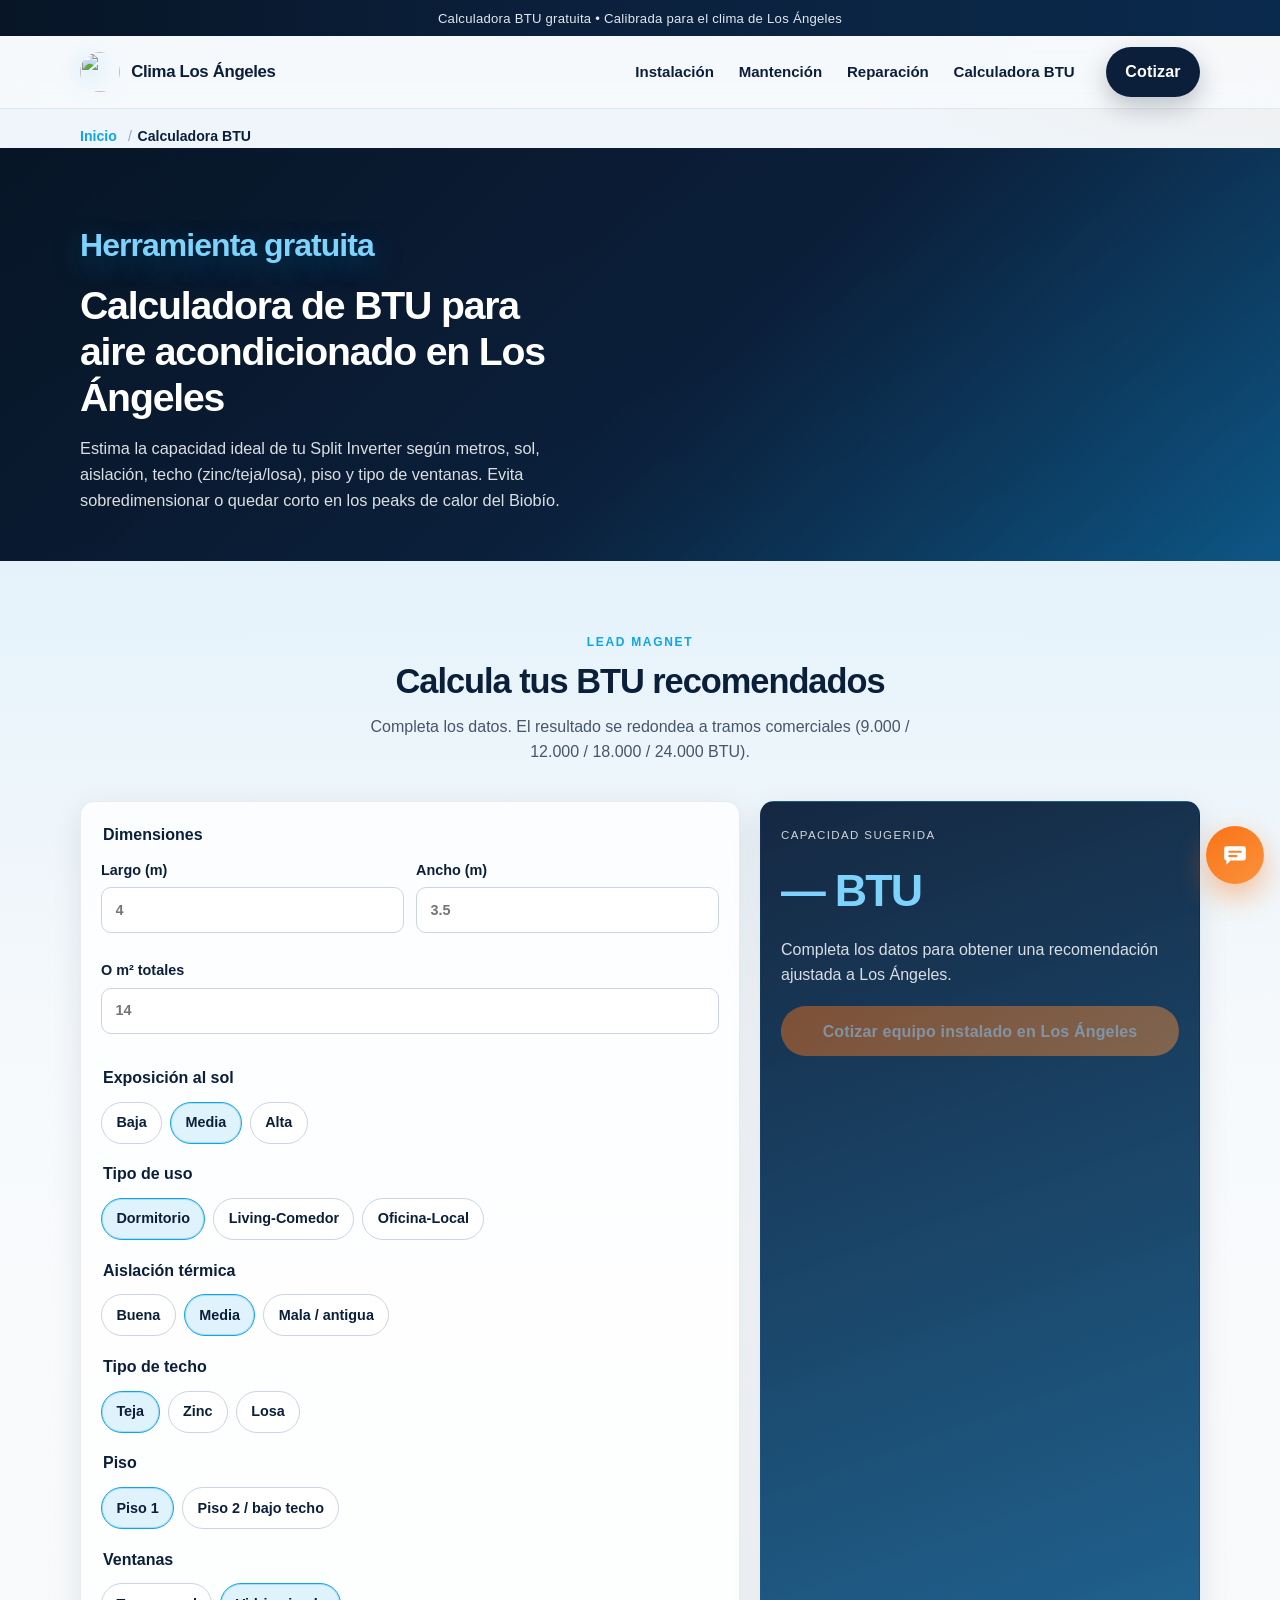
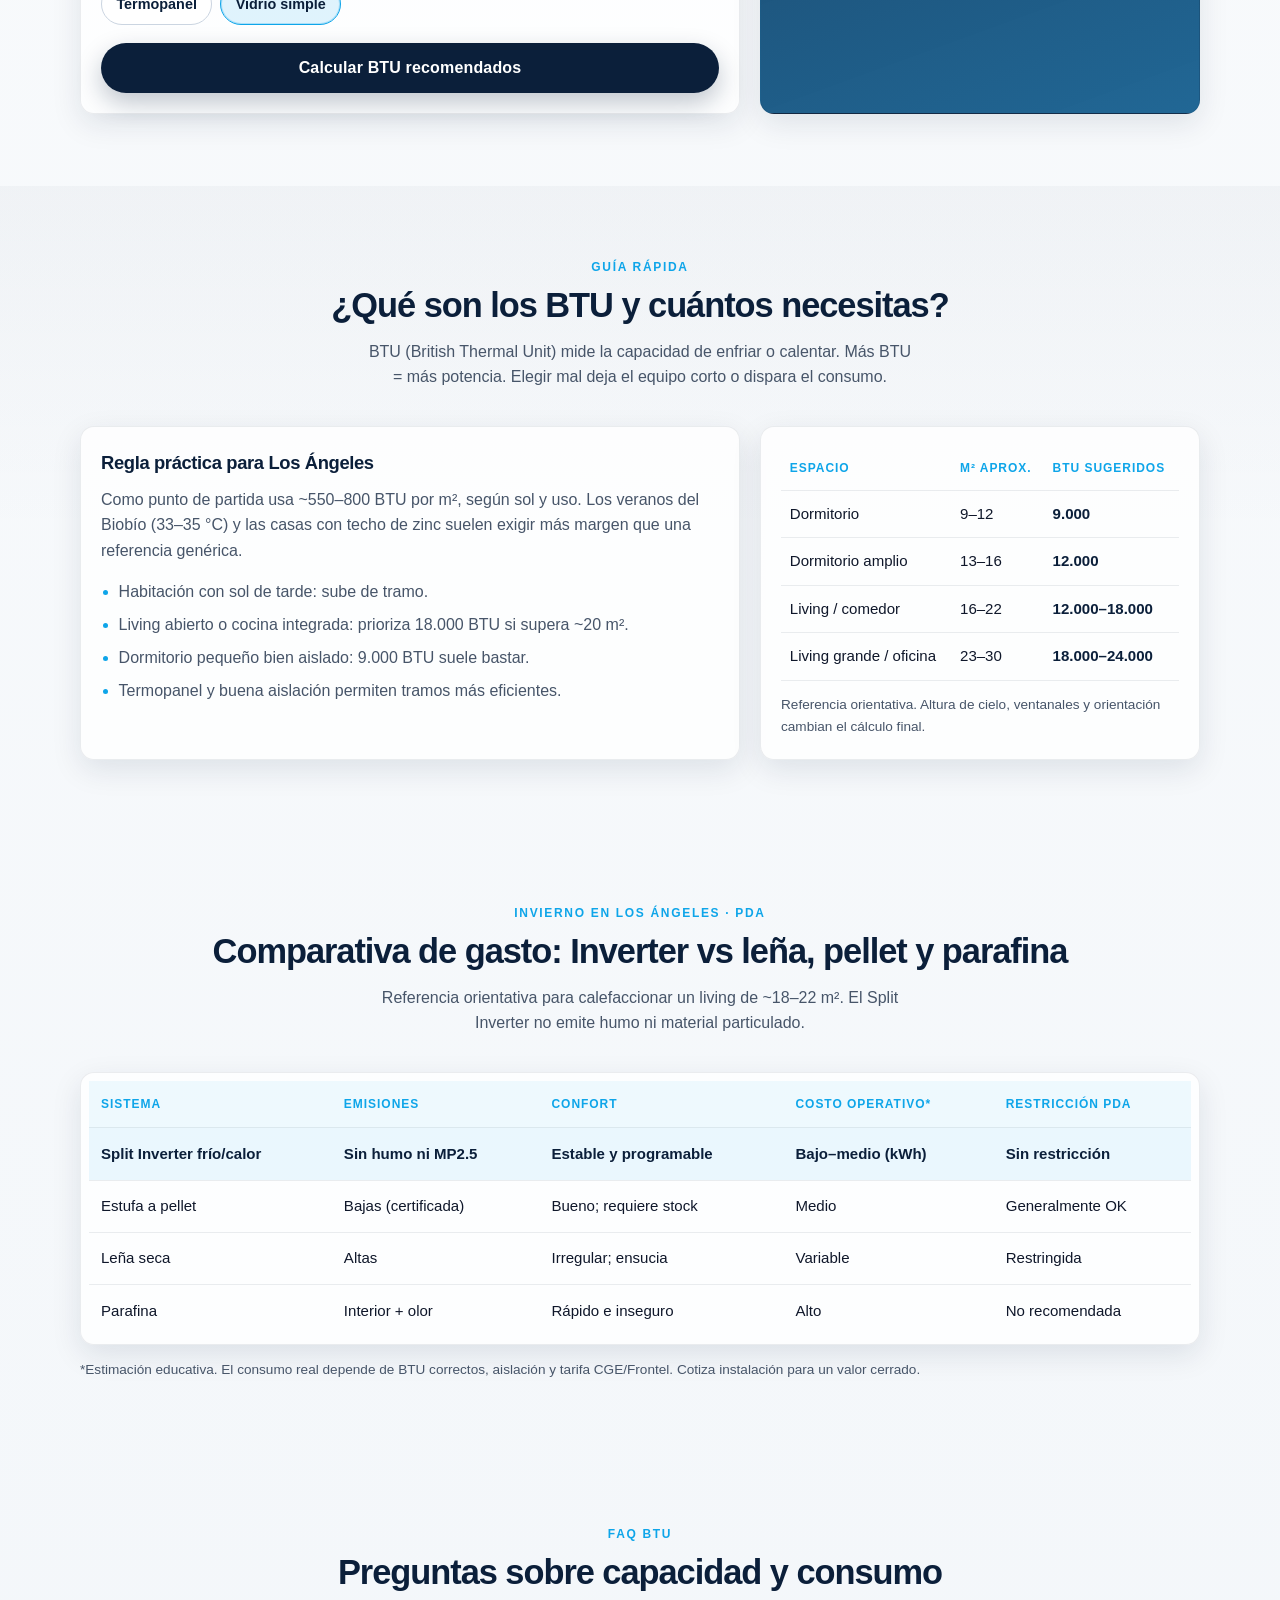
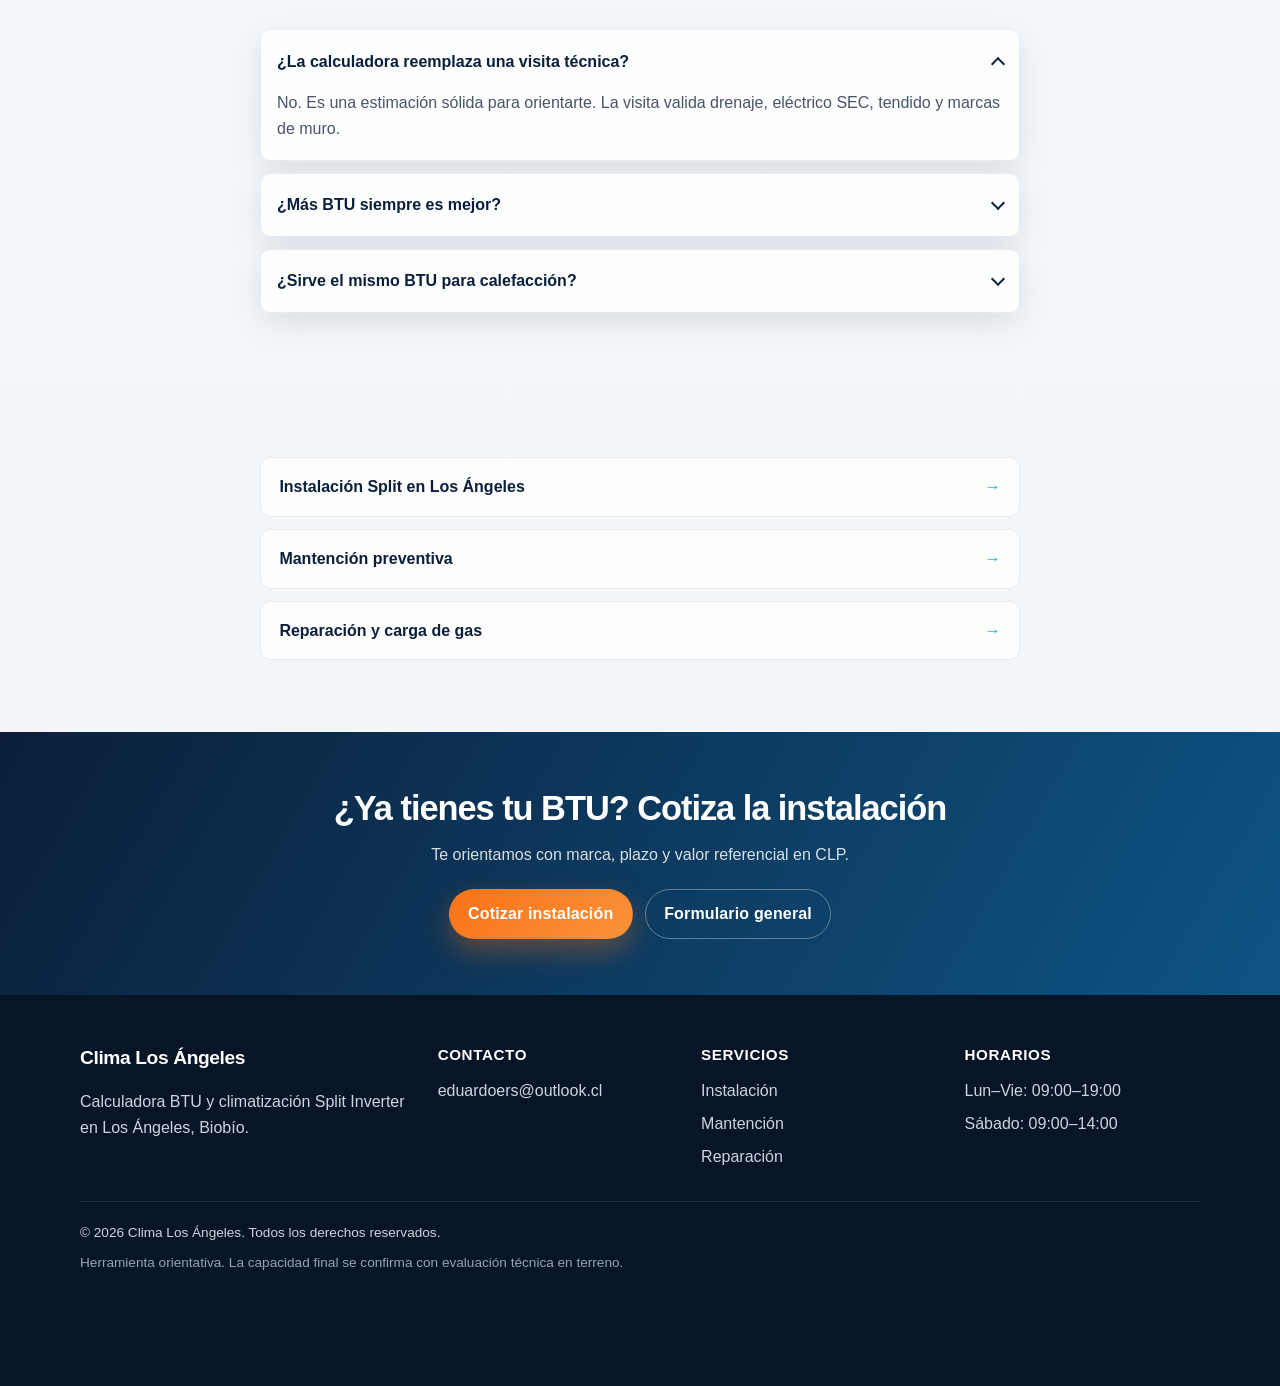
==== calculadora-btu-aire-acondicionado/index.html @ 4e4aa2cf "Add Hub & Spoke SEO architecture and route leads to eduardoers@outlook.cl. Split services into dedic" ====
<!DOCTYPE html>
<html lang="es-CL">
<head>
  <meta charset="UTF-8">
  <meta name="viewport" content="width=device-width, initial-scale=1.0">
  <title>Calculadora BTU Aire Acondicionado Chile | Los Ángeles</title>
  <meta name="description" content="Calculadora de BTU para aire acondicionado en Los Ángeles y Chile. Ajusta m², sol, aislación, techo zinc/teja y ventanas. Compara Inverter vs leña y pellet.">
  <meta name="robots" content="index, follow, max-image-preview:large, max-snippet:-1">
  <link rel="canonical" href="https://climatizacionlosangeles.cl/calculadora-btu-aire-acondicionado/">

  <meta property="og:type" content="website">
  <meta property="og:locale" content="es_CL">
  <meta property="og:url" content="https://climatizacionlosangeles.cl/calculadora-btu-aire-acondicionado/">
  <meta property="og:title" content="Calculadora BTU Aire Acondicionado Chile | Los Ángeles">
  <meta property="og:description" content="Estima cuántos BTU necesitas según m², sol, aislación y techo. Ajustada al clima de Los Ángeles, Biobío.">
  <meta property="og:site_name" content="Clima Los Ángeles">
  <meta property="og:image" content="https://climatizacionlosangeles.cl/img/og-clima-los-angeles.svg">
  <meta name="twitter:card" content="summary_large_image">

  <meta name="geo.region" content="CL-BI">
  <meta name="geo.placename" content="Los Ángeles">
  <meta name="theme-color" content="#0B1F3A">
  <link rel="icon" href="../img/favicon.svg" type="image/svg+xml">
  <link rel="preload" href="../css/styles.css" as="style">
  <link rel="stylesheet" href="../css/styles.css">

  <script type="application/ld+json">
  {
    "@context": "https://schema.org",
    "@graph": [
      {
        "@type": "WebApplication",
        "@id": "https://climatizacionlosangeles.cl/calculadora-btu-aire-acondicionado/#app",
        "name": "Calculadora BTU Aire Acondicionado — Los Ángeles",
        "url": "https://climatizacionlosangeles.cl/calculadora-btu-aire-acondicionado/",
        "applicationCategory": "UtilitiesApplication",
        "operatingSystem": "Web",
        "browserRequirements": "Requires JavaScript",
        "inLanguage": "es-CL",
        "description": "Herramienta gratuita para estimar la capacidad en BTU de un aire acondicionado Split según metros cuadrados, exposición solar, aislación, tipo de techo, piso y ventanas, calibrada para el clima de Los Ángeles, Chile.",
        "offers": {
          "@type": "Offer",
          "price": "0",
          "priceCurrency": "CLP"
        },
        "provider": {
          "@type": "HVACBusiness",
          "@id": "https://climatizacionlosangeles.cl/#business",
          "name": "Clima Los Ángeles",
          "url": "https://climatizacionlosangeles.cl/"
        }
      },
      {
        "@type": "HowTo",
        "name": "Cómo calcular los BTU de tu aire acondicionado",
        "description": "Pasos para estimar la capacidad ideal de un Split Inverter en Los Ángeles.",
        "step": [
          { "@type": "HowToStep", "name": "Mide el espacio", "text": "Ingresa largo y ancho, o los m² totales del dormitorio, living u oficina." },
          { "@type": "HowToStep", "name": "Ajusta exposición al sol", "text": "Elige baja, media o alta según orientación y ventanales. En Los Ángeles los veranos superan 33–35 °C." },
          { "@type": "HowToStep", "name": "Define aislación y techo", "text": "Techo de zinc, mala aislación o vidrio simple aumentan la carga térmica." },
          { "@type": "HowToStep", "name": "Obtén el tramo comercial", "text": "La calculadora redondea a 9.000, 12.000, 18.000 o 24.000 BTU y te permite cotizar instalación." }
        ]
      },
      {
        "@type": "BreadcrumbList",
        "itemListElement": [
          { "@type": "ListItem", "position": 1, "name": "Inicio", "item": "https://climatizacionlosangeles.cl/" },
          { "@type": "ListItem", "position": 2, "name": "Calculadora BTU", "item": "https://climatizacionlosangeles.cl/calculadora-btu-aire-acondicionado/" }
        ]
      },
      {
        "@type": "FAQPage",
        "mainEntity": [
          {
            "@type": "Question",
            "name": "¿Cuántos BTU necesito por m² en Chile?",
            "acceptedAnswer": {
              "@type": "Answer",
              "text": "Como regla práctica en Los Ángeles usa ~550–800 BTU por m² según sol y uso. Casas con techo de zinc o ventanales simples suelen necesitar más margen que una referencia genérica de internet."
            }
          },
          {
            "@type": "Question",
            "name": "¿9.000 BTU alcanzan para un dormitorio?",
            "acceptedAnswer": {
              "@type": "Answer",
              "text": "Sí, para dormitorios de 9 a 12 m² bien aislados. Si hay sol de tarde fuerte o techo de zinc, evalúa 12.000 BTU."
            }
          },
          {
            "@type": "Question",
            "name": "¿El mismo equipo sirve para calefacción en invierno?",
            "acceptedAnswer": {
              "@type": "Answer",
              "text": "Un Split Inverter frío/calor bien dimensionado calefacciona sin humo, alternativa limpia frente a la leña bajo el PDA de Los Ángeles."
            }
          }
        ]
      }
    ]
  }
  </script>
</head>
<body>
  <a class="skip-link" href="#contenido">Saltar al contenido</a>

  <div class="topbar" role="region" aria-label="Aviso de atención">
    <p>Calculadora BTU gratuita • Calibrada para el clima de Los Ángeles</p>
  </div>

  <header class="site-header">
    <div class="nav-wrap">
      <a class="brand" href="/" aria-label="Clima Los Ángeles - Inicio">
        <img class="brand-mark" src="../img/logo.svg" width="40" height="40" alt="" decoding="async">
        <span class="brand-text" data-brand-name>Clima Los Ángeles</span>
      </a>
      <button class="nav-toggle" type="button" aria-expanded="false" aria-controls="nav-menu" aria-label="Abrir menú">
        <span></span><span></span><span></span>
      </button>
      <nav class="nav" id="nav-menu" aria-label="Navegación principal">
        <ul class="nav-list">
          <li><a href="/instalacion-aire-acondicionado-los-angeles/">Instalación</a></li>
          <li><a href="/mantencion-aire-acondicionado-los-angeles/">Mantención</a></li>
          <li><a href="/reparacion-aire-acondicionado-los-angeles/">Reparación</a></li>
          <li><a href="/calculadora-btu-aire-acondicionado/" aria-current="page">Calculadora BTU</a></li>
        </ul>
        <div class="nav-cta">
          <a class="btn btn-primary" href="/#contacto" data-scroll-contact="nav">Cotizar</a>
        </div>
      </nav>
    </div>
  </header>

  <nav class="breadcrumbs" aria-label="Miga de pan">
    <ol>
      <li><a href="/">Inicio</a></li>
      <li><span aria-current="page">Calculadora BTU</span></li>
    </ol>
  </nav>

  <main id="contenido">
    <section class="page-hero" aria-labelledby="hero-title">
      <div class="hero-inner" style="grid-template-columns:1fr">
        <div class="hero-copy">
          <p class="brand-kicker">Herramienta gratuita</p>
          <h1 id="hero-title">Calculadora de BTU para aire acondicionado en Los Ángeles</h1>
          <p class="hero-lead">
            Estima la capacidad ideal de tu Split Inverter según metros, sol, aislación, techo (zinc/teja/losa), piso y tipo de ventanas. Evita sobredimensionar o quedar corto en los peaks de calor del Biobío.
          </p>
        </div>
      </div>
    </section>

    <section class="section calculator-section" id="calculadora" aria-labelledby="calc-title">
      <div class="container">
        <header class="section-head">
          <p class="eyebrow">Lead magnet</p>
          <h2 id="calc-title">Calcula tus BTU recomendados</h2>
          <p class="section-lead">Completa los datos. El resultado se redondea a tramos comerciales (9.000 / 12.000 / 18.000 / 24.000 BTU).</p>
        </header>

        <div class="calc-layout">
          <form class="calc-form" id="btu-form">
            <fieldset>
              <legend>Dimensiones</legend>
              <div class="calc-grid">
                <label>
                  <span>Largo (m)</span>
                  <input type="number" id="largo" name="largo" min="1" max="30" step="0.1" placeholder="4">
                </label>
                <label>
                  <span>Ancho (m)</span>
                  <input type="number" id="ancho" name="ancho" min="1" max="30" step="0.1" placeholder="3.5">
                </label>
                <label class="full">
                  <span>O m² totales</span>
                  <input type="number" id="metros-totales" name="metrosTotales" min="4" max="120" step="0.5" placeholder="14">
                </label>
              </div>
            </fieldset>

            <fieldset>
              <legend>Exposición al sol</legend>
              <div class="chip-group" role="radiogroup" aria-label="Nivel de exposición al sol">
                <label class="chip"><input type="radio" name="sol" value="baja"> Baja</label>
                <label class="chip"><input type="radio" name="sol" value="media" checked> Media</label>
                <label class="chip"><input type="radio" name="sol" value="alta"> Alta</label>
              </div>
            </fieldset>

            <fieldset>
              <legend>Tipo de uso</legend>
              <div class="chip-group" role="radiogroup" aria-label="Tipo de uso">
                <label class="chip"><input type="radio" name="uso" value="dormitorio" checked> Dormitorio</label>
                <label class="chip"><input type="radio" name="uso" value="living"> Living-Comedor</label>
                <label class="chip"><input type="radio" name="uso" value="oficina"> Oficina-Local</label>
              </div>
            </fieldset>

            <fieldset>
              <legend>Aislación térmica</legend>
              <div class="chip-group" role="radiogroup" aria-label="Aislación">
                <label class="chip"><input type="radio" name="aislacion" value="buena"> Buena</label>
                <label class="chip"><input type="radio" name="aislacion" value="media" checked> Media</label>
                <label class="chip"><input type="radio" name="aislacion" value="mala"> Mala / antigua</label>
              </div>
            </fieldset>

            <fieldset>
              <legend>Tipo de techo</legend>
              <div class="chip-group" role="radiogroup" aria-label="Techo">
                <label class="chip"><input type="radio" name="techo" value="teja" checked> Teja</label>
                <label class="chip"><input type="radio" name="techo" value="zinc"> Zinc</label>
                <label class="chip"><input type="radio" name="techo" value="losa"> Losa</label>
              </div>
            </fieldset>

            <fieldset>
              <legend>Piso</legend>
              <div class="chip-group" role="radiogroup" aria-label="Piso">
                <label class="chip"><input type="radio" name="piso" value="1" checked> Piso 1</label>
                <label class="chip"><input type="radio" name="piso" value="2"> Piso 2 / bajo techo</label>
              </div>
            </fieldset>

            <fieldset>
              <legend>Ventanas</legend>
              <div class="chip-group" role="radiogroup" aria-label="Ventanas">
                <label class="chip"><input type="radio" name="ventanas" value="termopanel"> Termopanel</label>
                <label class="chip"><input type="radio" name="ventanas" value="simple" checked> Vidrio simple</label>
              </div>
            </fieldset>

            <button class="btn btn-primary btn-block" type="submit">Calcular BTU recomendados</button>
          </form>

          <aside class="calc-result" id="calc-result" aria-live="polite">
            <p class="result-label">Capacidad sugerida</p>
            <p class="result-btu" id="result-btu">— BTU</p>
            <p class="result-copy" id="result-copy">Completa los datos para obtener una recomendación ajustada a Los Ángeles.</p>
            <button class="btn btn-accent btn-block is-disabled" id="btu-quote" type="button" aria-disabled="true">
              Cotizar equipo instalado en Los Ángeles
            </button>
          </aside>
        </div>
      </div>
    </section>

    <section class="section guide-section" id="guia-btu" aria-labelledby="guia-title">
      <div class="container">
        <header class="section-head">
          <p class="eyebrow">Guía rápida</p>
          <h2 id="guia-title">¿Qué son los BTU y cuántos necesitas?</h2>
          <p class="section-lead">BTU (British Thermal Unit) mide la capacidad de enfriar o calentar. Más BTU = más potencia. Elegir mal deja el equipo corto o dispara el consumo.</p>
        </header>

        <div class="guide-layout">
          <div class="guide-copy">
            <h3>Regla práctica para Los Ángeles</h3>
            <p>Como punto de partida usa ~550–800 BTU por m², según sol y uso. Los veranos del Biobío (33–35 °C) y las casas con techo de zinc suelen exigir más margen que una referencia genérica.</p>
            <ul class="guide-points">
              <li>Habitación con sol de tarde: sube de tramo.</li>
              <li>Living abierto o cocina integrada: prioriza 18.000 BTU si supera ~20 m².</li>
              <li>Dormitorio pequeño bien aislado: 9.000 BTU suele bastar.</li>
              <li>Termopanel y buena aislación permiten tramos más eficientes.</li>
            </ul>
          </div>

          <div class="guide-table-wrap" role="region" aria-label="Tabla referencial de BTU">
            <table class="guide-table">
              <thead>
                <tr>
                  <th scope="col">Espacio</th>
                  <th scope="col">m² aprox.</th>
                  <th scope="col">BTU sugeridos</th>
                </tr>
              </thead>
              <tbody>
                <tr>
                  <td>Dormitorio</td>
                  <td>9–12</td>
                  <td>9.000</td>
                </tr>
                <tr>
                  <td>Dormitorio amplio</td>
                  <td>13–16</td>
                  <td>12.000</td>
                </tr>
                <tr>
                  <td>Living / comedor</td>
                  <td>16–22</td>
                  <td>12.000–18.000</td>
                </tr>
                <tr>
                  <td>Living grande / oficina</td>
                  <td>23–30</td>
                  <td>18.000–24.000</td>
                </tr>
              </tbody>
            </table>
            <p class="guide-note">Referencia orientativa. Altura de cielo, ventanales y orientación cambian el cálculo final.</p>
          </div>
        </div>
      </div>
    </section>

    <section class="section" aria-labelledby="consumo-title">
      <div class="container">
        <header class="section-head">
          <p class="eyebrow">Invierno en Los Ángeles · PDA</p>
          <h2 id="consumo-title">Comparativa de gasto: Inverter vs leña, pellet y parafina</h2>
          <p class="section-lead">Referencia orientativa para calefaccionar un living de ~18–22 m². El Split Inverter no emite humo ni material particulado.</p>
        </header>
        <div class="compare-wrap">
          <table class="compare-table">
            <thead>
              <tr>
                <th scope="col">Sistema</th>
                <th scope="col">Emisiones</th>
                <th scope="col">Confort</th>
                <th scope="col">Costo operativo*</th>
                <th scope="col">Restricción PDA</th>
              </tr>
            </thead>
            <tbody>
              <tr class="highlight">
                <td>Split Inverter frío/calor</td>
                <td>Sin humo ni MP2.5</td>
                <td>Estable y programable</td>
                <td>Bajo–medio (kWh)</td>
                <td>Sin restricción</td>
              </tr>
              <tr>
                <td>Estufa a pellet</td>
                <td>Bajas (certificada)</td>
                <td>Bueno; requiere stock</td>
                <td>Medio</td>
                <td>Generalmente OK</td>
              </tr>
              <tr>
                <td>Leña seca</td>
                <td>Altas</td>
                <td>Irregular; ensucia</td>
                <td>Variable</td>
                <td>Restringida</td>
              </tr>
              <tr>
                <td>Parafina</td>
                <td>Interior + olor</td>
                <td>Rápido e inseguro</td>
                <td>Alto</td>
                <td>No recomendada</td>
              </tr>
            </tbody>
          </table>
        </div>
        <p class="compare-note">*Estimación educativa. El consumo real depende de BTU correctos, aislación y tarifa CGE/Frontel. <a href="/instalacion-aire-acondicionado-los-angeles/">Cotiza instalación</a> para un valor cerrado.</p>
      </div>
    </section>

    <section class="section faq-section" aria-labelledby="faq-title">
      <div class="container narrow">
        <header class="section-head">
          <p class="eyebrow">FAQ BTU</p>
          <h2 id="faq-title">Preguntas sobre capacidad y consumo</h2>
        </header>
        <div class="faq-list">
          <details class="faq-item" open>
            <summary>¿La calculadora reemplaza una visita técnica?</summary>
            <p>No. Es una estimación sólida para orientarte. La visita valida drenaje, eléctrico SEC, tendido y marcas de muro.</p>
          </details>
          <details class="faq-item">
            <summary>¿Más BTU siempre es mejor?</summary>
            <p>No. Sobredimensionar genera ciclos cortos, más humedad relativa y mayor costo. Mejor acertar el tramo.</p>
          </details>
          <details class="faq-item">
            <summary>¿Sirve el mismo BTU para calefacción?</summary>
            <p>En la práctica, un Inverter frío/calor bien elegido cubre ambas funciones en Los Ángeles si el espacio está bien definido.</p>
          </details>
        </div>
      </div>
    </section>

    <section class="section">
      <div class="container narrow">
        <div class="related-links">
          <a href="/instalacion-aire-acondicionado-los-angeles/">Instalación Split en Los Ángeles <span>→</span></a>
          <a href="/mantencion-aire-acondicionado-los-angeles/">Mantención preventiva <span>→</span></a>
          <a href="/reparacion-aire-acondicionado-los-angeles/">Reparación y carga de gas <span>→</span></a>
        </div>
      </div>
    </section>

    <section class="cta-band" aria-labelledby="cta-title">
      <div class="container cta-inner">
        <h2 id="cta-title">¿Ya tienes tu BTU? Cotiza la instalación</h2>
        <p>Te orientamos con marca, plazo y valor referencial en CLP.</p>
        <div class="cta-actions">
          <a class="btn btn-accent" href="/instalacion-aire-acondicionado-los-angeles/#contacto">Cotizar instalación</a>
          <a class="btn btn-ghost-light" href="/#contacto">Formulario general</a>
        </div>
      </div>
    </section>
  </main>

  <footer class="site-footer">
    <div class="container footer-grid">
      <div>
        <p class="footer-brand" data-brand-name>Clima Los Ángeles</p>
        <p>Calculadora BTU y climatización Split Inverter en Los Ángeles, Biobío.</p>
      </div>
      <div>
        <h2 class="footer-heading">Contacto</h2>
        <ul class="footer-list">
          <li data-phone-only><a data-phone-link href="/#contacto"><span data-phone-text></span></a></li>
          <li><a data-email-link href="mailto:eduardoers@outlook.cl"><span data-email-text>eduardoers@outlook.cl</span></a></li>
        </ul>
      </div>
      <div>
        <h2 class="footer-heading">Servicios</h2>
        <ul class="footer-list">
          <li><a href="/instalacion-aire-acondicionado-los-angeles/">Instalación</a></li>
          <li><a href="/mantencion-aire-acondicionado-los-angeles/">Mantención</a></li>
          <li><a href="/reparacion-aire-acondicionado-los-angeles/">Reparación</a></li>
        </ul>
      </div>
      <div>
        <h2 class="footer-heading">Horarios</h2>
        <ul class="footer-list">
          <li>Lun–Vie: 09:00–19:00</li>
          <li>Sábado: 09:00–14:00</li>
        </ul>
      </div>
    </div>
    <div class="footer-bottom">
      <p>&copy; <span id="year"></span> <span data-brand-name>Clima Los Ángeles</span>. Todos los derechos reservados.</p>
      <p class="legal">Herramienta orientativa. La capacidad final se confirma con evaluación técnica en terreno.</p>
    </div>
  </footer>

  <a class="contact-float" href="/#contacto" data-scroll-contact="float" aria-label="Ir a cotización">
    <svg viewBox="0 0 24 24" width="26" height="26" aria-hidden="true"><path fill="currentColor" d="M4 4h16a2 2 0 0 1 2 2v9a2 2 0 0 1-2 2H8l-4 4v-4H4a2 2 0 0 1-2-2V6a2 2 0 0 1 2-2zm2 4v2h12V8H6zm0 4v2h8v-2H6z"/></svg>
  </a>
  <script src="../js/main.js" defer></script>
</body>
</html>
---- css/styles.css ----
/* =========================================================
   Clima Los Ángeles — Design tokens (Rank & Rent ready)
   Cambia solo las variables de marca para rebranding rápido
   ========================================================= */
:root {
  --brand-name: "Clima Los Ángeles";
  --navy: #0B1F3A;
  --navy-2: #123055;
  --sky: #0EA5E9;
  --sky-soft: #7DD3FC;
  --ice: #F8FAFC;
  --ice-2: #E2E8F0;
  --accent: #F97316;
  --accent-hover: #EA580C;
  --text: #0F172A;
  --muted: #475569;
  --ok: #059669;
  --wa: #25D366;
  --radius: 14px;
  --radius-sm: 10px;
  --shadow: 0 18px 50px rgba(11, 31, 58, 0.18);
  --shadow-soft: 0 10px 30px rgba(11, 31, 58, 0.1);
  --container: 1120px;
  --header-h: 72px;
  --topbar-h: 36px;
  --font-display: "Segoe UI Variable Display", "Segoe UI", "Candara", "Trebuchet MS", sans-serif;
  --font-body: "Segoe UI Variable Text", "Segoe UI", "Candara", "Lucida Sans Unicode", sans-serif;
  --ease: cubic-bezier(0.22, 1, 0.36, 1);
}

*,
*::before,
*::after {
  box-sizing: border-box;
}

html {
  scroll-behavior: smooth;
  scroll-padding-top: calc(var(--topbar-h) + var(--header-h) + 12px);
}

body {
  margin: 0;
  font-family: var(--font-body);
  color: var(--text);
  background:
    radial-gradient(1200px 500px at 10% -10%, rgba(14, 165, 233, 0.12), transparent 60%),
    radial-gradient(900px 400px at 100% 0%, rgba(249, 115, 22, 0.08), transparent 55%),
    linear-gradient(180deg, #EEF5FB 0%, var(--ice) 28%, #F1F5F9 100%);
  line-height: 1.6;
  -webkit-font-smoothing: antialiased;
  text-rendering: optimizeLegibility;
}

img,
svg {
  display: block;
  max-width: 100%;
}

a {
  color: inherit;
  text-decoration: none;
}

button,
input,
select,
textarea {
  font: inherit;
}

.skip-link {
  position: absolute;
  left: 12px;
  top: -48px;
  background: var(--accent);
  color: #fff;
  padding: 0.6rem 1rem;
  border-radius: 8px;
  z-index: 1000;
}

.skip-link:focus {
  top: 12px;
}

.container {
  width: min(100% - 2rem, var(--container));
  margin-inline: auto;
}

.container.narrow {
  width: min(100% - 2rem, 760px);
}

/* ---------- Top bar + Header ---------- */
.topbar {
  background: linear-gradient(90deg, #071526, var(--navy) 40%, #0A2A4D);
  color: #E2E8F0;
  text-align: center;
  font-size: 0.82rem;
  letter-spacing: 0.02em;
  min-height: var(--topbar-h);
  display: grid;
  place-items: center;
  padding: 0.35rem 1rem;
}

.topbar p {
  margin: 0;
}

.site-header {
  position: sticky;
  top: 0;
  z-index: 50;
  backdrop-filter: blur(14px);
  background: rgba(248, 250, 252, 0.88);
  border-bottom: 1px solid rgba(11, 31, 58, 0.08);
}

.nav-wrap {
  width: min(100% - 2rem, var(--container));
  margin-inline: auto;
  min-height: var(--header-h);
  display: flex;
  align-items: center;
  justify-content: space-between;
  gap: 1rem;
}

.brand {
  display: inline-flex;
  align-items: center;
  gap: 0.7rem;
  font-family: var(--font-display);
  font-weight: 750;
  letter-spacing: -0.02em;
  color: var(--navy);
  font-size: 1.05rem;
}

.brand-mark {
  flex-shrink: 0;
  width: 40px;
  height: 40px;
  border-radius: 50%;
  object-fit: cover;
  filter: drop-shadow(0 6px 12px rgba(14, 165, 233, 0.35));
}

.nav-toggle {
  width: 44px;
  height: 44px;
  border: 0;
  border-radius: 10px;
  background: var(--navy);
  display: grid;
  place-content: center;
  gap: 5px;
  cursor: pointer;
}

.nav-toggle span {
  width: 18px;
  height: 2px;
  background: #fff;
  display: block;
  transition: transform 0.25s var(--ease), opacity 0.2s;
}

.nav-toggle[aria-expanded="true"] span:nth-child(1) {
  transform: translateY(7px) rotate(45deg);
}

.nav-toggle[aria-expanded="true"] span:nth-child(2) {
  opacity: 0;
}

.nav-toggle[aria-expanded="true"] span:nth-child(3) {
  transform: translateY(-7px) rotate(-45deg);
}

.nav {
  position: fixed;
  inset: calc(var(--topbar-h) + var(--header-h)) 0 auto 0;
  background: rgba(248, 250, 252, 0.98);
  border-bottom: 1px solid rgba(11, 31, 58, 0.08);
  padding: 1rem 1.25rem 1.25rem;
  display: none;
  flex-direction: column;
  gap: 1rem;
  box-shadow: var(--shadow-soft);
}

.nav.is-open {
  display: flex;
}

.nav-list {
  list-style: none;
  margin: 0;
  padding: 0;
  display: grid;
  gap: 0.35rem;
}

.nav-list a {
  display: block;
  padding: 0.7rem 0.4rem;
  color: var(--navy);
  font-weight: 600;
  border-radius: 8px;
}

.nav-list a:hover,
.nav-list a:focus-visible {
  background: rgba(14, 165, 233, 0.1);
  color: var(--sky);
}

.nav-cta {
  display: grid;
  gap: 0.6rem;
}

/* ---------- Buttons ---------- */
.btn {
  display: inline-flex;
  align-items: center;
  justify-content: center;
  gap: 0.45rem;
  min-height: 46px;
  padding: 0.7rem 1.15rem;
  border-radius: 999px;
  border: 1px solid transparent;
  font-weight: 700;
  letter-spacing: 0.01em;
  cursor: pointer;
  transition: transform 0.2s var(--ease), background 0.2s, box-shadow 0.2s, border-color 0.2s;
}

.btn:hover {
  transform: translateY(-1px);
}

.btn:focus-visible {
  outline: 3px solid rgba(14, 165, 233, 0.45);
  outline-offset: 2px;
}

.btn-block {
  width: 100%;
}

.btn-primary {
  background: var(--navy);
  color: #fff;
  box-shadow: 0 10px 24px rgba(11, 31, 58, 0.25);
}

.btn-primary:hover {
  background: var(--navy-2);
}

.btn-accent {
  background: linear-gradient(135deg, var(--accent), #FB923C);
  color: #fff;
  box-shadow: 0 12px 28px rgba(249, 115, 22, 0.35);
}

.btn-accent:hover {
  background: linear-gradient(135deg, var(--accent-hover), var(--accent));
}

.btn-ghost {
  background: transparent;
  border-color: rgba(11, 31, 58, 0.18);
  color: var(--navy);
}

.btn-ghost:hover {
  border-color: var(--sky);
  color: var(--sky);
}

.btn-ghost-light {
  background: transparent;
  border-color: rgba(248, 250, 252, 0.35);
  color: #fff;
}

.btn-ghost-light:hover {
  background: rgba(248, 250, 252, 0.08);
}

.btn.is-disabled,
.btn[aria-disabled="true"] {
  opacity: 0.45;
  pointer-events: none;
  transform: none;
  box-shadow: none;
}

/* ---------- Hero ---------- */
.hero {
  position: relative;
  overflow: hidden;
  color: #fff;
  background:
    linear-gradient(135deg, rgba(7, 21, 38, 0.92) 0%, rgba(11, 31, 58, 0.88) 48%, rgba(14, 90, 140, 0.72) 100%),
    radial-gradient(circle at 80% 20%, rgba(14, 165, 233, 0.45), transparent 40%),
    linear-gradient(160deg, #071526, #0B1F3A 50%, #0C4A6E);
  min-height: calc(100svh - var(--topbar-h) - var(--header-h));
  display: flex;
  align-items: center;
}

.hero-bg {
  position: absolute;
  inset: 0;
  pointer-events: none;
}

.hero-grid {
  position: absolute;
  inset: 0;
  background-image:
    linear-gradient(rgba(248, 250, 252, 0.05) 1px, transparent 1px),
    linear-gradient(90deg, rgba(248, 250, 252, 0.05) 1px, transparent 1px);
  background-size: 48px 48px;
  mask-image: radial-gradient(circle at 30% 40%, #000 20%, transparent 75%);
  opacity: 0.45;
}

.hero-glow {
  position: absolute;
  width: 420px;
  height: 420px;
  right: -80px;
  bottom: -120px;
  background: radial-gradient(circle, rgba(249, 115, 22, 0.28), transparent 65%);
  animation: pulseGlow 6s ease-in-out infinite;
}

.hero-inner {
  position: relative;
  z-index: 1;
  width: min(100% - 2rem, var(--container));
  margin: 2.5rem auto;
  display: grid;
  gap: 2rem;
}

.brand-kicker {
  margin: 0 0 0.75rem;
  font-family: var(--font-display);
  font-size: clamp(1.35rem, 3.5vw, 2rem);
  font-weight: 800;
  letter-spacing: -0.03em;
  color: var(--sky-soft);
  text-shadow: 0 8px 30px rgba(14, 165, 233, 0.35);
}

.hero h1 {
  margin: 0;
  font-family: var(--font-display);
  font-size: clamp(1.65rem, 4.6vw, 2.75rem);
  line-height: 1.15;
  letter-spacing: -0.03em;
  max-width: 22ch;
}

.hero-lead {
  margin: 1rem 0 0;
  color: rgba(248, 250, 252, 0.86);
  max-width: 54ch;
  font-size: 1.02rem;
}

.trust-list {
  list-style: none;
  margin: 1.4rem 0 0;
  padding: 0;
  display: grid;
  gap: 0.65rem;
}

.trust-list li {
  display: flex;
  align-items: center;
  gap: 0.55rem;
  font-weight: 650;
  color: #F1F5F9;
}

.trust-list svg {
  color: var(--sky-soft);
  flex-shrink: 0;
}

.hero-visual {
  margin-top: 1.4rem;
  opacity: 0.95;
}

.air-wave {
  stroke-dasharray: 80;
  animation: waveFlow 3.2s linear infinite;
}

.air-wave.w2 {
  animation-delay: 0.4s;
}

.air-wave.w3 {
  animation-delay: 0.8s;
}

.quote-form {
  background: rgba(248, 250, 252, 0.96);
  color: var(--text);
  border-radius: calc(var(--radius) + 4px);
  padding: 1.25rem;
  box-shadow: var(--shadow);
  border: 1px solid rgba(255, 255, 255, 0.55);
}

.form-title {
  margin: 0;
  font-family: var(--font-display);
  font-size: 1.25rem;
  letter-spacing: -0.02em;
  color: var(--navy);
}

.form-sub,
.form-note {
  margin: 0.35rem 0 1rem;
  color: var(--muted);
  font-size: 0.92rem;
}

.form-note {
  margin: 0.75rem 0 0;
  text-align: center;
}

.optional {
  font-style: normal;
  font-weight: 500;
  color: var(--muted);
  font-size: 0.82rem;
}

.quote-form label,
.calc-form label {
  display: grid;
  gap: 0.35rem;
  margin-bottom: 0.85rem;
  font-size: 0.9rem;
  font-weight: 600;
  color: var(--navy);
}

.quote-form input,
.quote-form select,
.quote-form textarea,
.calc-form input {
  width: 100%;
  min-height: 46px;
  border-radius: var(--radius-sm);
  border: 1px solid #CBD5E1;
  background: #fff;
  padding: 0.65rem 0.85rem;
  color: var(--text);
  transition: border-color 0.2s, box-shadow 0.2s;
}

.quote-form textarea {
  min-height: 72px;
  resize: vertical;
}

.quote-form input:focus,
.quote-form select:focus,
.quote-form textarea:focus,
.calc-form input:focus {
  outline: none;
  border-color: var(--sky);
  box-shadow: 0 0 0 3px rgba(14, 165, 233, 0.2);
}

.form-status {
  margin: 0.75rem 0 0;
  padding: 0.7rem 0.85rem;
  border-radius: var(--radius-sm);
  font-size: 0.9rem;
  font-weight: 600;
  text-align: center;
}

.form-status[data-state="ok"] {
  background: rgba(5, 150, 105, 0.12);
  color: var(--ok);
}

.form-status[data-state="error"] {
  background: rgba(220, 38, 38, 0.1);
  color: #B91C1C;
}

.form-status[data-state="pending"] {
  background: rgba(14, 165, 233, 0.12);
  color: var(--navy);
}

/* ---------- Sections ---------- */
.section {
  padding: 4.5rem 0;
}

.section-head {
  text-align: center;
  margin-bottom: 2.25rem;
}

.section-head.left {
  text-align: left;
}

.eyebrow {
  margin: 0 0 0.5rem;
  text-transform: uppercase;
  letter-spacing: 0.14em;
  font-size: 0.75rem;
  font-weight: 700;
  color: var(--sky);
}

.section-head h2,
.cta-band h2 {
  margin: 0;
  font-family: var(--font-display);
  font-size: clamp(1.5rem, 3.4vw, 2.15rem);
  letter-spacing: -0.03em;
  color: var(--navy);
  line-height: 1.2;
}

.section-lead {
  margin: 0.75rem auto 0;
  max-width: 62ch;
  color: var(--muted);
}

.section-head.left .section-lead {
  margin-left: 0;
}

/* ---------- Calculator ---------- */
.calculator-section {
  background:
    linear-gradient(180deg, rgba(14, 165, 233, 0.06), transparent 40%),
    transparent;
}

.calc-layout {
  display: grid;
  gap: 1.25rem;
}

.calc-form,
.calc-result,
.service-card,
.coverage-panel {
  background: rgba(255, 255, 255, 0.78);
  border: 1px solid rgba(11, 31, 58, 0.08);
  border-radius: var(--radius);
  box-shadow: var(--shadow-soft);
}

.calc-form {
  padding: 1.25rem;
}

.calc-form fieldset {
  border: 0;
  margin: 0 0 1.1rem;
  padding: 0;
}

.calc-form legend {
  font-weight: 750;
  color: var(--navy);
  margin-bottom: 0.7rem;
}

.calc-grid {
  display: grid;
  grid-template-columns: 1fr 1fr;
  gap: 0.75rem;
}

.calc-grid .full {
  grid-column: 1 / -1;
}

.chip-group {
  display: flex;
  flex-wrap: wrap;
  gap: 0.5rem;
}

.chip {
  position: relative;
  margin: 0 !important;
}

.chip input {
  position: absolute;
  opacity: 0;
  pointer-events: none;
}

.chip {
  display: inline-flex;
  align-items: center;
  min-height: 42px;
  padding: 0.45rem 0.9rem;
  border-radius: 999px;
  border: 1px solid #CBD5E1;
  background: #fff;
  font-weight: 650;
  cursor: pointer;
  transition: 0.2s var(--ease);
}

.chip:has(input:checked) {
  background: rgba(14, 165, 233, 0.12);
  border-color: var(--sky);
  color: var(--navy);
  box-shadow: inset 0 0 0 1px rgba(14, 165, 233, 0.25);
}

.calc-result {
  padding: 1.5rem 1.25rem;
  display: grid;
  align-content: start;
  gap: 0.65rem;
  background:
    linear-gradient(160deg, rgba(11, 31, 58, 0.96), rgba(14, 90, 140, 0.92));
  color: #fff;
}

.result-label {
  margin: 0;
  text-transform: uppercase;
  letter-spacing: 0.12em;
  font-size: 0.72rem;
  opacity: 0.8;
}

.result-btu {
  margin: 0;
  font-family: var(--font-display);
  font-size: clamp(2rem, 6vw, 2.8rem);
  letter-spacing: -0.04em;
  font-weight: 800;
  color: var(--sky-soft);
}

.result-copy {
  margin: 0 0 0.5rem;
  color: rgba(248, 250, 252, 0.86);
}

/* ---------- BTU guide ---------- */
.guide-section {
  background:
    linear-gradient(180deg, rgba(11, 31, 58, 0.03), transparent 55%);
}

.guide-layout {
  display: grid;
  gap: 1.25rem;
}

.guide-copy,
.guide-table-wrap {
  background: rgba(255, 255, 255, 0.78);
  border: 1px solid rgba(11, 31, 58, 0.08);
  border-radius: var(--radius);
  padding: 1.35rem 1.25rem;
  box-shadow: var(--shadow-soft);
}

.guide-copy h3 {
  margin: 0 0 0.55rem;
  font-family: var(--font-display);
  font-size: 1.15rem;
  letter-spacing: -0.02em;
  color: var(--navy);
}

.guide-copy p {
  margin: 0 0 1rem;
  color: var(--muted);
}

.guide-points {
  margin: 0;
  padding-left: 1.1rem;
  color: var(--muted);
  display: grid;
  gap: 0.45rem;
}

.guide-points li::marker {
  color: var(--sky);
}

.guide-table {
  width: 100%;
  border-collapse: collapse;
  font-size: 0.94rem;
}

.guide-table th,
.guide-table td {
  padding: 0.7rem 0.55rem;
  text-align: left;
  border-bottom: 1px solid rgba(11, 31, 58, 0.08);
}

.guide-table th {
  font-size: 0.75rem;
  text-transform: uppercase;
  letter-spacing: 0.08em;
  color: var(--sky);
}

.guide-table td:last-child {
  font-weight: 750;
  color: var(--navy);
  font-variant-numeric: tabular-nums;
}

.guide-note {
  margin: 0.85rem 0 0;
  font-size: 0.85rem;
  color: var(--muted);
}

/* ---------- Services ---------- */
.services-grid {
  display: grid;
  gap: 1rem;
}

.service-card {
  padding: 1.35rem 1.2rem 1.4rem;
  transition: transform 0.25s var(--ease), box-shadow 0.25s;
}

.service-card:hover {
  transform: translateY(-4px);
  box-shadow: var(--shadow);
}

.service-icon {
  width: 48px;
  height: 48px;
  border-radius: 12px;
  display: grid;
  place-items: center;
  background: linear-gradient(145deg, rgba(14, 165, 233, 0.18), rgba(11, 31, 58, 0.08));
  color: var(--navy);
  margin-bottom: 0.9rem;
}

.service-card h3 {
  margin: 0 0 0.55rem;
  font-family: var(--font-display);
  font-size: 1.12rem;
  letter-spacing: -0.02em;
  color: var(--navy);
  line-height: 1.3;
}

.service-card p {
  margin: 0;
  color: var(--muted);
  font-size: 0.96rem;
}

/* ---------- Why us ---------- */
.why-section {
  background:
    linear-gradient(180deg, transparent, rgba(11, 31, 58, 0.04) 40%, transparent);
}

.why-layout {
  display: grid;
  gap: 1.5rem;
}

.why-list {
  list-style: none;
  margin: 0;
  padding: 0;
  display: grid;
  gap: 0.9rem;
}

.why-list li {
  padding: 1.1rem 1.15rem;
  border-left: 3px solid var(--sky);
  background: rgba(255, 255, 255, 0.7);
  border-radius: 0 var(--radius-sm) var(--radius-sm) 0;
}

.why-list h3 {
  margin: 0 0 0.35rem;
  font-size: 1.05rem;
  color: var(--navy);
  letter-spacing: -0.01em;
}

.why-list p {
  margin: 0;
  color: var(--muted);
}

/* ---------- Coverage ---------- */
.coverage-panel {
  padding: 1.5rem 1.2rem;
}

.coverage-panel h3 {
  margin: 0 0 0.85rem;
  font-size: 1.05rem;
  color: var(--navy);
}

.coverage-panel h3 + .coverage-tags + h3 {
  margin-top: 1.5rem;
}

.coverage-tags {
  list-style: none;
  margin: 0;
  padding: 0;
  display: flex;
  flex-wrap: wrap;
  gap: 0.55rem;
}

.coverage-tags li {
  padding: 0.5rem 0.85rem;
  border-radius: 999px;
  background: rgba(14, 165, 233, 0.12);
  color: var(--navy);
  font-weight: 650;
  font-size: 0.92rem;
  border: 1px solid rgba(14, 165, 233, 0.2);
}

.coverage-tags.secondary li {
  background: rgba(11, 31, 58, 0.08);
  border-color: rgba(11, 31, 58, 0.12);
}

/* ---------- FAQ ---------- */
.faq-list {
  display: grid;
  gap: 0.75rem;
}

.faq-item {
  background: rgba(255, 255, 255, 0.82);
  border: 1px solid rgba(11, 31, 58, 0.08);
  border-radius: var(--radius-sm);
  padding: 0.15rem 1rem;
  box-shadow: var(--shadow-soft);
}

.faq-item summary {
  cursor: pointer;
  list-style: none;
  font-weight: 750;
  color: var(--navy);
  padding: 1rem 1.6rem 1rem 0;
  position: relative;
}

.faq-item summary::-webkit-details-marker {
  display: none;
}

.faq-item summary::after {
  content: "";
  position: absolute;
  right: 0;
  top: 50%;
  width: 10px;
  height: 10px;
  border-right: 2px solid var(--navy);
  border-bottom: 2px solid var(--navy);
  transform: translateY(-70%) rotate(45deg);
  transition: transform 0.25s var(--ease);
}

.faq-item[open] summary::after {
  transform: translateY(-20%) rotate(225deg);
}

.faq-item p {
  margin: 0 0 1rem;
  color: var(--muted);
}

/* ---------- CTA band ---------- */
.cta-band {
  padding: 3.5rem 0;
  background:
    linear-gradient(120deg, rgba(11, 31, 58, 0.95), rgba(14, 90, 140, 0.9)),
    var(--navy);
  color: #fff;
}

.cta-inner {
  text-align: center;
}

.cta-band h2 {
  color: #fff;
}

.cta-band p {
  margin: 0.75rem auto 1.35rem;
  max-width: 50ch;
  color: rgba(248, 250, 252, 0.86);
}

.cta-actions {
  display: flex;
  flex-wrap: wrap;
  gap: 0.75rem;
  justify-content: center;
}

/* ---------- Footer ---------- */
.site-footer {
  background: #071526;
  color: #CBD5E1;
  padding: 3rem 0 6.5rem;
}

.footer-grid {
  display: grid;
  gap: 1.75rem;
}

.footer-brand {
  margin: 0 0 0.5rem;
  font-family: var(--font-display);
  font-size: 1.2rem;
  font-weight: 800;
  color: #fff;
  letter-spacing: -0.02em;
}

.footer-heading {
  margin: 0 0 0.7rem;
  font-size: 0.95rem;
  color: #fff;
  letter-spacing: 0.04em;
  text-transform: uppercase;
}

.footer-list {
  list-style: none;
  margin: 0;
  padding: 0;
  display: grid;
  gap: 0.45rem;
}

.footer-list a:hover {
  color: var(--sky-soft);
}

.footer-bottom {
  width: min(100% - 2rem, var(--container));
  margin: 2rem auto 0;
  padding-top: 1.25rem;
  border-top: 1px solid rgba(248, 250, 252, 0.1);
  font-size: 0.85rem;
}

.footer-bottom p {
  margin: 0 0 0.5rem;
}

.legal {
  color: #94A3B8;
  max-width: 75ch;
}

/* ---------- Floating contact ---------- */
.contact-float {
  position: fixed;
  right: 1rem;
  bottom: 1rem;
  width: 58px;
  height: 58px;
  border-radius: 50%;
  background: linear-gradient(145deg, var(--accent), #FB923C);
  color: #fff;
  display: grid;
  place-items: center;
  box-shadow: 0 12px 30px rgba(249, 115, 22, 0.45);
  z-index: 60;
  animation: floatPulse 2.4s ease-in-out infinite;
}

.contact-float:hover {
  transform: scale(1.06);
}

/* ---------- Motion ---------- */
@keyframes riseIn {
  from {
    opacity: 0;
    transform: translateY(16px);
  }
  to {
    opacity: 1;
    transform: translateY(0);
  }
}

@keyframes waveFlow {
  from {
    stroke-dashoffset: 80;
  }
  to {
    stroke-dashoffset: 0;
  }
}

@keyframes pulseGlow {
  0%,
  100% {
    transform: scale(1);
    opacity: 0.85;
  }
  50% {
    transform: scale(1.12);
    opacity: 1;
  }
}

@keyframes floatPulse {
  0%,
  100% {
    transform: translateY(0);
    box-shadow: 0 12px 30px rgba(249, 115, 22, 0.45);
  }
  50% {
    transform: translateY(-4px);
    box-shadow: 0 18px 36px rgba(249, 115, 22, 0.55);
  }
}

@media (prefers-reduced-motion: reduce) {
  html {
    scroll-behavior: auto;
  }

  *,
  *::before,
  *::after {
    animation: none !important;
    transition: none !important;
  }
}

/* ---------- Desktop ---------- */
@media (min-width: 900px) {
  .nav-toggle {
    display: none;
  }

  .nav {
    position: static;
    inset: auto;
    display: flex !important;
    flex-direction: row;
    align-items: center;
    gap: 1.25rem;
    padding: 0;
    background: transparent;
    border: 0;
    box-shadow: none;
  }

  .nav-list {
    display: flex;
    gap: 0.15rem;
  }

  .nav-list a {
    padding: 0.55rem 0.7rem;
    font-size: 0.94rem;
  }

  .nav-cta {
    display: flex;
    align-items: center;
  }

  .btn-call {
    min-height: 42px;
    padding-inline: 1rem;
  }

  .hero-inner {
    grid-template-columns: 1.15fr 0.85fr;
    align-items: center;
    gap: 2.5rem;
    margin: 3.5rem auto;
  }

  .calc-layout,
  .guide-layout {
    grid-template-columns: 1.2fr 0.8fr;
    align-items: stretch;
  }

  .services-grid {
    grid-template-columns: repeat(2, 1fr);
  }

  .why-layout {
    grid-template-columns: 0.9fr 1.1fr;
    align-items: start;
  }

  .why-list {
    grid-template-columns: 1fr 1fr;
  }

  .footer-grid {
    grid-template-columns: 1.4fr 1fr 1fr 1fr;
  }

  .quote-form {
    padding: 1.5rem;
  }
}

@media (min-width: 1100px) {
  .services-grid {
    grid-template-columns: repeat(4, 1fr);
  }
}

/* ---------- Pre-arriendo: ocultar NAP vacío ---------- */
.no-phone [data-phone-only],
body:not(.has-phone) [data-phone-only] {
  display: none !important;
}

/* ---------- WhatsApp float ---------- */
.wa-float {
  position: fixed;
  right: 1rem;
  bottom: 5.2rem;
  width: 58px;
  height: 58px;
  border-radius: 50%;
  background: linear-gradient(145deg, #25D366, #128C7E);
  color: #fff;
  display: grid;
  place-items: center;
  box-shadow: 0 12px 30px rgba(37, 211, 102, 0.45);
  z-index: 60;
}

.wa-float:hover {
  transform: scale(1.06);
}

/* ---------- Breadcrumbs ---------- */
.breadcrumbs {
  width: min(100% - 2rem, var(--container));
  margin: 1rem auto 0;
  font-size: 0.88rem;
  color: var(--muted);
}

.breadcrumbs ol {
  list-style: none;
  margin: 0;
  padding: 0;
  display: flex;
  flex-wrap: wrap;
  gap: 0.35rem;
  align-items: center;
}

.breadcrumbs li {
  display: inline-flex;
  align-items: center;
  gap: 0.35rem;
}

.breadcrumbs li:not(:last-child)::after {
  content: "/";
  color: #94A3B8;
  margin-left: 0.35rem;
}

.breadcrumbs a {
  color: var(--sky);
  font-weight: 600;
}

.breadcrumbs a:hover {
  text-decoration: underline;
}

.breadcrumbs [aria-current="page"] {
  color: var(--navy);
  font-weight: 700;
}

/* ---------- Page hero (spokes) ---------- */
.page-hero {
  position: relative;
  overflow: hidden;
  color: #fff;
  background:
    linear-gradient(135deg, rgba(7, 21, 38, 0.94) 0%, rgba(11, 31, 58, 0.9) 55%, rgba(14, 90, 140, 0.78) 100%),
    linear-gradient(160deg, #071526, #0B1F3A 50%, #0C4A6E);
  padding: 2.5rem 0 3rem;
}

.page-hero .hero-inner {
  margin: 1.5rem auto 0;
  display: grid;
  gap: 1.5rem;
}

.page-hero h1 {
  margin: 0;
  font-family: var(--font-display);
  font-size: clamp(1.55rem, 4vw, 2.45rem);
  line-height: 1.18;
  letter-spacing: -0.03em;
  max-width: 22ch;
}

.page-hero .hero-lead {
  margin: 0.85rem 0 0;
  color: rgba(248, 250, 252, 0.88);
  max-width: 58ch;
}

.page-hero .hero-actions {
  display: flex;
  flex-wrap: wrap;
  gap: 0.75rem;
  margin-top: 1.25rem;
}

@media (min-width: 900px) {
  .page-hero .hero-inner {
    grid-template-columns: 1.2fr 0.8fr;
    align-items: start;
    margin-top: 2rem;
  }
}

/* ---------- Spoke / hub cards ---------- */
.spoke-grid {
  display: grid;
  gap: 1rem;
}

.spoke-card {
  display: grid;
  gap: 0.7rem;
  padding: 1.35rem 1.25rem 1.4rem;
  background: rgba(255, 255, 255, 0.82);
  border: 1px solid rgba(11, 31, 58, 0.08);
  border-radius: var(--radius);
  box-shadow: var(--shadow-soft);
  transition: transform 0.25s var(--ease), box-shadow 0.25s;
  color: inherit;
}

.spoke-card:hover {
  transform: translateY(-4px);
  box-shadow: var(--shadow);
}

.spoke-card h3 {
  margin: 0;
  font-family: var(--font-display);
  font-size: 1.12rem;
  letter-spacing: -0.02em;
  color: var(--navy);
  line-height: 1.3;
}

.spoke-card p {
  margin: 0;
  color: var(--muted);
  font-size: 0.95rem;
}

.spoke-card .spoke-link {
  margin-top: 0.25rem;
  font-weight: 750;
  color: var(--sky);
}

@media (min-width: 900px) {
  .spoke-grid {
    grid-template-columns: repeat(2, 1fr);
  }
}

@media (min-width: 1100px) {
  .spoke-grid.cols-4 {
    grid-template-columns: repeat(4, 1fr);
  }
}

/* ---------- Comparison table (Inverter vs leña/pellet) ---------- */
.compare-wrap {
  overflow-x: auto;
  background: rgba(255, 255, 255, 0.82);
  border: 1px solid rgba(11, 31, 58, 0.08);
  border-radius: var(--radius);
  box-shadow: var(--shadow-soft);
  padding: 0.5rem;
}

.compare-table {
  width: 100%;
  border-collapse: collapse;
  font-size: 0.94rem;
  min-width: 560px;
}

.compare-table th,
.compare-table td {
  padding: 0.85rem 0.75rem;
  text-align: left;
  border-bottom: 1px solid rgba(11, 31, 58, 0.08);
  vertical-align: top;
}

.compare-table th {
  font-size: 0.75rem;
  text-transform: uppercase;
  letter-spacing: 0.08em;
  color: var(--sky);
  background: rgba(14, 165, 233, 0.06);
}

.compare-table tr:last-child td {
  border-bottom: 0;
}

.compare-table .highlight {
  background: rgba(14, 165, 233, 0.08);
  font-weight: 750;
  color: var(--navy);
}

.compare-note {
  margin: 0.85rem 0 0;
  font-size: 0.85rem;
  color: var(--muted);
}

/* ---------- Process / steps ---------- */
.process-list {
  list-style: none;
  margin: 0;
  padding: 0;
  display: grid;
  gap: 0.9rem;
  counter-reset: step;
}

.process-list li {
  position: relative;
  padding: 1.15rem 1.15rem 1.15rem 4.1rem;
  background: rgba(255, 255, 255, 0.78);
  border: 1px solid rgba(11, 31, 58, 0.08);
  border-radius: var(--radius);
  box-shadow: var(--shadow-soft);
  counter-increment: step;
}

.process-list li::before {
  content: counter(step);
  position: absolute;
  left: 1rem;
  top: 1.1rem;
  width: 2.2rem;
  height: 2.2rem;
  border-radius: 50%;
  display: grid;
  place-items: center;
  background: linear-gradient(145deg, var(--sky), #0284C7);
  color: #fff;
  font-weight: 800;
  font-size: 0.95rem;
}

.process-list h3 {
  margin: 0 0 0.35rem;
  font-size: 1.05rem;
  color: var(--navy);
  letter-spacing: -0.01em;
}

.process-list p {
  margin: 0;
  color: var(--muted);
}

@media (min-width: 900px) {
  .process-list.cols-2 {
    grid-template-columns: 1fr 1fr;
  }
}

/* ---------- Price cards ---------- */
.price-grid {
  display: grid;
  gap: 1rem;
}

.price-card {
  padding: 1.35rem 1.25rem;
  background: rgba(255, 255, 255, 0.85);
  border: 1px solid rgba(11, 31, 58, 0.08);
  border-radius: var(--radius);
  box-shadow: var(--shadow-soft);
}

.price-card h3 {
  margin: 0 0 0.35rem;
  font-family: var(--font-display);
  font-size: 1.08rem;
  color: var(--navy);
}

.price-card .price {
  margin: 0.4rem 0 0.75rem;
  font-size: clamp(1.35rem, 3vw, 1.7rem);
  font-weight: 800;
  letter-spacing: -0.03em;
  color: var(--sky);
  font-variant-numeric: tabular-nums;
}

.price-card ul {
  margin: 0;
  padding-left: 1.1rem;
  color: var(--muted);
  display: grid;
  gap: 0.35rem;
  font-size: 0.92rem;
}

@media (min-width: 900px) {
  .price-grid {
    grid-template-columns: repeat(3, 1fr);
  }
}

/* ---------- Brand / entity chips ---------- */
.brand-chips {
  list-style: none;
  margin: 0;
  padding: 0;
  display: flex;
  flex-wrap: wrap;
  gap: 0.55rem;
}

.brand-chips li {
  padding: 0.5rem 0.9rem;
  border-radius: 999px;
  background: rgba(11, 31, 58, 0.06);
  border: 1px solid rgba(11, 31, 58, 0.1);
  color: var(--navy);
  font-weight: 700;
  font-size: 0.92rem;
}

/* ---------- Content prose blocks ---------- */
.prose-block {
  background: rgba(255, 255, 255, 0.78);
  border: 1px solid rgba(11, 31, 58, 0.08);
  border-radius: var(--radius);
  padding: 1.35rem 1.25rem;
  box-shadow: var(--shadow-soft);
}

.prose-block h3 {
  margin: 0 0 0.55rem;
  font-family: var(--font-display);
  font-size: 1.15rem;
  color: var(--navy);
}

.prose-block p {
  margin: 0 0 0.85rem;
  color: var(--muted);
}

.prose-block p:last-child {
  margin-bottom: 0;
}

.prose-block ul {
  margin: 0;
  padding-left: 1.1rem;
  color: var(--muted);
  display: grid;
  gap: 0.4rem;
}

.content-grid {
  display: grid;
  gap: 1.25rem;
}

@media (min-width: 900px) {
  .content-grid.two {
    grid-template-columns: 1.1fr 0.9fr;
  }
}

/* ---------- Symptom / checklist cards ---------- */
.check-grid {
  display: grid;
  gap: 0.85rem;
}

.check-card {
  padding: 1.1rem 1.15rem;
  border-left: 3px solid var(--accent);
  background: rgba(255, 255, 255, 0.75);
  border-radius: 0 var(--radius-sm) var(--radius-sm) 0;
}

.check-card h3 {
  margin: 0 0 0.35rem;
  font-size: 1.02rem;
  color: var(--navy);
}

.check-card p {
  margin: 0;
  color: var(--muted);
  font-size: 0.94rem;
}

@media (min-width: 900px) {
  .check-grid.cols-2 {
    grid-template-columns: 1fr 1fr;
  }
}

/* ---------- Related links ---------- */
.related-links {
  display: grid;
  gap: 0.75rem;
}

.related-links a {
  display: flex;
  justify-content: space-between;
  align-items: center;
  gap: 1rem;
  padding: 1rem 1.15rem;
  background: rgba(255, 255, 255, 0.8);
  border: 1px solid rgba(11, 31, 58, 0.08);
  border-radius: var(--radius-sm);
  font-weight: 700;
  color: var(--navy);
  transition: border-color 0.2s, transform 0.2s;
}

.related-links a:hover {
  border-color: var(--sky);
  transform: translateX(3px);
  color: var(--sky);
}

.related-links a span {
  color: var(--sky);
}

/* ---------- Compact quote on spokes ---------- */
.quote-form.compact .form-sub {
  margin-bottom: 0.85rem;
}

/* ---------- Contact float offset when WA present ---------- */
body.has-phone .contact-float {
  bottom: 1rem;
}
---- css/styles.css ----
/* =========================================================
   Clima Los Ángeles — Design tokens (Rank & Rent ready)
   Cambia solo las variables de marca para rebranding rápido
   ========================================================= */
:root {
  --brand-name: "Clima Los Ángeles";
  --navy: #0B1F3A;
  --navy-2: #123055;
  --sky: #0EA5E9;
  --sky-soft: #7DD3FC;
  --ice: #F8FAFC;
  --ice-2: #E2E8F0;
  --accent: #F97316;
  --accent-hover: #EA580C;
  --text: #0F172A;
  --muted: #475569;
  --ok: #059669;
  --wa: #25D366;
  --radius: 14px;
  --radius-sm: 10px;
  --shadow: 0 18px 50px rgba(11, 31, 58, 0.18);
  --shadow-soft: 0 10px 30px rgba(11, 31, 58, 0.1);
  --container: 1120px;
  --header-h: 72px;
  --topbar-h: 36px;
  --font-display: "Segoe UI Variable Display", "Segoe UI", "Candara", "Trebuchet MS", sans-serif;
  --font-body: "Segoe UI Variable Text", "Segoe UI", "Candara", "Lucida Sans Unicode", sans-serif;
  --ease: cubic-bezier(0.22, 1, 0.36, 1);
}

*,
*::before,
*::after {
  box-sizing: border-box;
}

html {
  scroll-behavior: smooth;
  scroll-padding-top: calc(var(--topbar-h) + var(--header-h) + 12px);
}

body {
  margin: 0;
  font-family: var(--font-body);
  color: var(--text);
  background:
    radial-gradient(1200px 500px at 10% -10%, rgba(14, 165, 233, 0.12), transparent 60%),
    radial-gradient(900px 400px at 100% 0%, rgba(249, 115, 22, 0.08), transparent 55%),
    linear-gradient(180deg, #EEF5FB 0%, var(--ice) 28%, #F1F5F9 100%);
  line-height: 1.6;
  -webkit-font-smoothing: antialiased;
  text-rendering: optimizeLegibility;
}

img,
svg {
  display: block;
  max-width: 100%;
}

a {
  color: inherit;
  text-decoration: none;
}

button,
input,
select,
textarea {
  font: inherit;
}

.skip-link {
  position: absolute;
  left: 12px;
  top: -48px;
  background: var(--accent);
  color: #fff;
  padding: 0.6rem 1rem;
  border-radius: 8px;
  z-index: 1000;
}

.skip-link:focus {
  top: 12px;
}

.container {
  width: min(100% - 2rem, var(--container));
  margin-inline: auto;
}

.container.narrow {
  width: min(100% - 2rem, 760px);
}

/* ---------- Top bar + Header ---------- */
.topbar {
  background: linear-gradient(90deg, #071526, var(--navy) 40%, #0A2A4D);
  color: #E2E8F0;
  text-align: center;
  font-size: 0.82rem;
  letter-spacing: 0.02em;
  min-height: var(--topbar-h);
  display: grid;
  place-items: center;
  padding: 0.35rem 1rem;
}

.topbar p {
  margin: 0;
}

.site-header {
  position: sticky;
  top: 0;
  z-index: 50;
  backdrop-filter: blur(14px);
  background: rgba(248, 250, 252, 0.88);
  border-bottom: 1px solid rgba(11, 31, 58, 0.08);
}

.nav-wrap {
  width: min(100% - 2rem, var(--container));
  margin-inline: auto;
  min-height: var(--header-h);
  display: flex;
  align-items: center;
  justify-content: space-between;
  gap: 1rem;
}

.brand {
  display: inline-flex;
  align-items: center;
  gap: 0.7rem;
  font-family: var(--font-display);
  font-weight: 750;
  letter-spacing: -0.02em;
  color: var(--navy);
  font-size: 1.05rem;
}

.brand-mark {
  flex-shrink: 0;
  width: 40px;
  height: 40px;
  border-radius: 50%;
  object-fit: cover;
  filter: drop-shadow(0 6px 12px rgba(14, 165, 233, 0.35));
}

.nav-toggle {
  width: 44px;
  height: 44px;
  border: 0;
  border-radius: 10px;
  background: var(--navy);
  display: grid;
  place-content: center;
  gap: 5px;
  cursor: pointer;
}

.nav-toggle span {
  width: 18px;
  height: 2px;
  background: #fff;
  display: block;
  transition: transform 0.25s var(--ease), opacity 0.2s;
}

.nav-toggle[aria-expanded="true"] span:nth-child(1) {
  transform: translateY(7px) rotate(45deg);
}

.nav-toggle[aria-expanded="true"] span:nth-child(2) {
  opacity: 0;
}

.nav-toggle[aria-expanded="true"] span:nth-child(3) {
  transform: translateY(-7px) rotate(-45deg);
}

.nav {
  position: fixed;
  inset: calc(var(--topbar-h) + var(--header-h)) 0 auto 0;
  background: rgba(248, 250, 252, 0.98);
  border-bottom: 1px solid rgba(11, 31, 58, 0.08);
  padding: 1rem 1.25rem 1.25rem;
  display: none;
  flex-direction: column;
  gap: 1rem;
  box-shadow: var(--shadow-soft);
}

.nav.is-open {
  display: flex;
}

.nav-list {
  list-style: none;
  margin: 0;
  padding: 0;
  display: grid;
  gap: 0.35rem;
}

.nav-list a {
  display: block;
  padding: 0.7rem 0.4rem;
  color: var(--navy);
  font-weight: 600;
  border-radius: 8px;
}

.nav-list a:hover,
.nav-list a:focus-visible {
  background: rgba(14, 165, 233, 0.1);
  color: var(--sky);
}

.nav-cta {
  display: grid;
  gap: 0.6rem;
}

/* ---------- Buttons ---------- */
.btn {
  display: inline-flex;
  align-items: center;
  justify-content: center;
  gap: 0.45rem;
  min-height: 46px;
  padding: 0.7rem 1.15rem;
  border-radius: 999px;
  border: 1px solid transparent;
  font-weight: 700;
  letter-spacing: 0.01em;
  cursor: pointer;
  transition: transform 0.2s var(--ease), background 0.2s, box-shadow 0.2s, border-color 0.2s;
}

.btn:hover {
  transform: translateY(-1px);
}

.btn:focus-visible {
  outline: 3px solid rgba(14, 165, 233, 0.45);
  outline-offset: 2px;
}

.btn-block {
  width: 100%;
}

.btn-primary {
  background: var(--navy);
  color: #fff;
  box-shadow: 0 10px 24px rgba(11, 31, 58, 0.25);
}

.btn-primary:hover {
  background: var(--navy-2);
}

.btn-accent {
  background: linear-gradient(135deg, var(--accent), #FB923C);
  color: #fff;
  box-shadow: 0 12px 28px rgba(249, 115, 22, 0.35);
}

.btn-accent:hover {
  background: linear-gradient(135deg, var(--accent-hover), var(--accent));
}

.btn-ghost {
  background: transparent;
  border-color: rgba(11, 31, 58, 0.18);
  color: var(--navy);
}

.btn-ghost:hover {
  border-color: var(--sky);
  color: var(--sky);
}

.btn-ghost-light {
  background: transparent;
  border-color: rgba(248, 250, 252, 0.35);
  color: #fff;
}

.btn-ghost-light:hover {
  background: rgba(248, 250, 252, 0.08);
}

.btn.is-disabled,
.btn[aria-disabled="true"] {
  opacity: 0.45;
  pointer-events: none;
  transform: none;
  box-shadow: none;
}

/* ---------- Hero ---------- */
.hero {
  position: relative;
  overflow: hidden;
  color: #fff;
  background:
    linear-gradient(135deg, rgba(7, 21, 38, 0.92) 0%, rgba(11, 31, 58, 0.88) 48%, rgba(14, 90, 140, 0.72) 100%),
    radial-gradient(circle at 80% 20%, rgba(14, 165, 233, 0.45), transparent 40%),
    linear-gradient(160deg, #071526, #0B1F3A 50%, #0C4A6E);
  min-height: calc(100svh - var(--topbar-h) - var(--header-h));
  display: flex;
  align-items: center;
}

.hero-bg {
  position: absolute;
  inset: 0;
  pointer-events: none;
}

.hero-grid {
  position: absolute;
  inset: 0;
  background-image:
    linear-gradient(rgba(248, 250, 252, 0.05) 1px, transparent 1px),
    linear-gradient(90deg, rgba(248, 250, 252, 0.05) 1px, transparent 1px);
  background-size: 48px 48px;
  mask-image: radial-gradient(circle at 30% 40%, #000 20%, transparent 75%);
  opacity: 0.45;
}

.hero-glow {
  position: absolute;
  width: 420px;
  height: 420px;
  right: -80px;
  bottom: -120px;
  background: radial-gradient(circle, rgba(249, 115, 22, 0.28), transparent 65%);
  animation: pulseGlow 6s ease-in-out infinite;
}

.hero-inner {
  position: relative;
  z-index: 1;
  width: min(100% - 2rem, var(--container));
  margin: 2.5rem auto;
  display: grid;
  gap: 2rem;
}

.brand-kicker {
  margin: 0 0 0.75rem;
  font-family: var(--font-display);
  font-size: clamp(1.35rem, 3.5vw, 2rem);
  font-weight: 800;
  letter-spacing: -0.03em;
  color: var(--sky-soft);
  text-shadow: 0 8px 30px rgba(14, 165, 233, 0.35);
}

.hero h1 {
  margin: 0;
  font-family: var(--font-display);
  font-size: clamp(1.65rem, 4.6vw, 2.75rem);
  line-height: 1.15;
  letter-spacing: -0.03em;
  max-width: 22ch;
}

.hero-lead {
  margin: 1rem 0 0;
  color: rgba(248, 250, 252, 0.86);
  max-width: 54ch;
  font-size: 1.02rem;
}

.trust-list {
  list-style: none;
  margin: 1.4rem 0 0;
  padding: 0;
  display: grid;
  gap: 0.65rem;
}

.trust-list li {
  display: flex;
  align-items: center;
  gap: 0.55rem;
  font-weight: 650;
  color: #F1F5F9;
}

.trust-list svg {
  color: var(--sky-soft);
  flex-shrink: 0;
}

.hero-visual {
  margin-top: 1.4rem;
  opacity: 0.95;
}

.air-wave {
  stroke-dasharray: 80;
  animation: waveFlow 3.2s linear infinite;
}

.air-wave.w2 {
  animation-delay: 0.4s;
}

.air-wave.w3 {
  animation-delay: 0.8s;
}

.quote-form {
  background: rgba(248, 250, 252, 0.96);
  color: var(--text);
  border-radius: calc(var(--radius) + 4px);
  padding: 1.25rem;
  box-shadow: var(--shadow);
  border: 1px solid rgba(255, 255, 255, 0.55);
}

.form-title {
  margin: 0;
  font-family: var(--font-display);
  font-size: 1.25rem;
  letter-spacing: -0.02em;
  color: var(--navy);
}

.form-sub,
.form-note {
  margin: 0.35rem 0 1rem;
  color: var(--muted);
  font-size: 0.92rem;
}

.form-note {
  margin: 0.75rem 0 0;
  text-align: center;
}

.optional {
  font-style: normal;
  font-weight: 500;
  color: var(--muted);
  font-size: 0.82rem;
}

.quote-form label,
.calc-form label {
  display: grid;
  gap: 0.35rem;
  margin-bottom: 0.85rem;
  font-size: 0.9rem;
  font-weight: 600;
  color: var(--navy);
}

.quote-form input,
.quote-form select,
.quote-form textarea,
.calc-form input {
  width: 100%;
  min-height: 46px;
  border-radius: var(--radius-sm);
  border: 1px solid #CBD5E1;
  background: #fff;
  padding: 0.65rem 0.85rem;
  color: var(--text);
  transition: border-color 0.2s, box-shadow 0.2s;
}

.quote-form textarea {
  min-height: 72px;
  resize: vertical;
}

.quote-form input:focus,
.quote-form select:focus,
.quote-form textarea:focus,
.calc-form input:focus {
  outline: none;
  border-color: var(--sky);
  box-shadow: 0 0 0 3px rgba(14, 165, 233, 0.2);
}

.form-status {
  margin: 0.75rem 0 0;
  padding: 0.7rem 0.85rem;
  border-radius: var(--radius-sm);
  font-size: 0.9rem;
  font-weight: 600;
  text-align: center;
}

.form-status[data-state="ok"] {
  background: rgba(5, 150, 105, 0.12);
  color: var(--ok);
}

.form-status[data-state="error"] {
  background: rgba(220, 38, 38, 0.1);
  color: #B91C1C;
}

.form-status[data-state="pending"] {
  background: rgba(14, 165, 233, 0.12);
  color: var(--navy);
}

/* ---------- Sections ---------- */
.section {
  padding: 4.5rem 0;
}

.section-head {
  text-align: center;
  margin-bottom: 2.25rem;
}

.section-head.left {
  text-align: left;
}

.eyebrow {
  margin: 0 0 0.5rem;
  text-transform: uppercase;
  letter-spacing: 0.14em;
  font-size: 0.75rem;
  font-weight: 700;
  color: var(--sky);
}

.section-head h2,
.cta-band h2 {
  margin: 0;
  font-family: var(--font-display);
  font-size: clamp(1.5rem, 3.4vw, 2.15rem);
  letter-spacing: -0.03em;
  color: var(--navy);
  line-height: 1.2;
}

.section-lead {
  margin: 0.75rem auto 0;
  max-width: 62ch;
  color: var(--muted);
}

.section-head.left .section-lead {
  margin-left: 0;
}

/* ---------- Calculator ---------- */
.calculator-section {
  background:
    linear-gradient(180deg, rgba(14, 165, 233, 0.06), transparent 40%),
    transparent;
}

.calc-layout {
  display: grid;
  gap: 1.25rem;
}

.calc-form,
.calc-result,
.service-card,
.coverage-panel {
  background: rgba(255, 255, 255, 0.78);
  border: 1px solid rgba(11, 31, 58, 0.08);
  border-radius: var(--radius);
  box-shadow: var(--shadow-soft);
}

.calc-form {
  padding: 1.25rem;
}

.calc-form fieldset {
  border: 0;
  margin: 0 0 1.1rem;
  padding: 0;
}

.calc-form legend {
  font-weight: 750;
  color: var(--navy);
  margin-bottom: 0.7rem;
}

.calc-grid {
  display: grid;
  grid-template-columns: 1fr 1fr;
  gap: 0.75rem;
}

.calc-grid .full {
  grid-column: 1 / -1;
}

.chip-group {
  display: flex;
  flex-wrap: wrap;
  gap: 0.5rem;
}

.chip {
  position: relative;
  margin: 0 !important;
}

.chip input {
  position: absolute;
  opacity: 0;
  pointer-events: none;
}

.chip {
  display: inline-flex;
  align-items: center;
  min-height: 42px;
  padding: 0.45rem 0.9rem;
  border-radius: 999px;
  border: 1px solid #CBD5E1;
  background: #fff;
  font-weight: 650;
  cursor: pointer;
  transition: 0.2s var(--ease);
}

.chip:has(input:checked) {
  background: rgba(14, 165, 233, 0.12);
  border-color: var(--sky);
  color: var(--navy);
  box-shadow: inset 0 0 0 1px rgba(14, 165, 233, 0.25);
}

.calc-result {
  padding: 1.5rem 1.25rem;
  display: grid;
  align-content: start;
  gap: 0.65rem;
  background:
    linear-gradient(160deg, rgba(11, 31, 58, 0.96), rgba(14, 90, 140, 0.92));
  color: #fff;
}

.result-label {
  margin: 0;
  text-transform: uppercase;
  letter-spacing: 0.12em;
  font-size: 0.72rem;
  opacity: 0.8;
}

.result-btu {
  margin: 0;
  font-family: var(--font-display);
  font-size: clamp(2rem, 6vw, 2.8rem);
  letter-spacing: -0.04em;
  font-weight: 800;
  color: var(--sky-soft);
}

.result-copy {
  margin: 0 0 0.5rem;
  color: rgba(248, 250, 252, 0.86);
}

/* ---------- BTU guide ---------- */
.guide-section {
  background:
    linear-gradient(180deg, rgba(11, 31, 58, 0.03), transparent 55%);
}

.guide-layout {
  display: grid;
  gap: 1.25rem;
}

.guide-copy,
.guide-table-wrap {
  background: rgba(255, 255, 255, 0.78);
  border: 1px solid rgba(11, 31, 58, 0.08);
  border-radius: var(--radius);
  padding: 1.35rem 1.25rem;
  box-shadow: var(--shadow-soft);
}

.guide-copy h3 {
  margin: 0 0 0.55rem;
  font-family: var(--font-display);
  font-size: 1.15rem;
  letter-spacing: -0.02em;
  color: var(--navy);
}

.guide-copy p {
  margin: 0 0 1rem;
  color: var(--muted);
}

.guide-points {
  margin: 0;
  padding-left: 1.1rem;
  color: var(--muted);
  display: grid;
  gap: 0.45rem;
}

.guide-points li::marker {
  color: var(--sky);
}

.guide-table {
  width: 100%;
  border-collapse: collapse;
  font-size: 0.94rem;
}

.guide-table th,
.guide-table td {
  padding: 0.7rem 0.55rem;
  text-align: left;
  border-bottom: 1px solid rgba(11, 31, 58, 0.08);
}

.guide-table th {
  font-size: 0.75rem;
  text-transform: uppercase;
  letter-spacing: 0.08em;
  color: var(--sky);
}

.guide-table td:last-child {
  font-weight: 750;
  color: var(--navy);
  font-variant-numeric: tabular-nums;
}

.guide-note {
  margin: 0.85rem 0 0;
  font-size: 0.85rem;
  color: var(--muted);
}

/* ---------- Services ---------- */
.services-grid {
  display: grid;
  gap: 1rem;
}

.service-card {
  padding: 1.35rem 1.2rem 1.4rem;
  transition: transform 0.25s var(--ease), box-shadow 0.25s;
}

.service-card:hover {
  transform: translateY(-4px);
  box-shadow: var(--shadow);
}

.service-icon {
  width: 48px;
  height: 48px;
  border-radius: 12px;
  display: grid;
  place-items: center;
  background: linear-gradient(145deg, rgba(14, 165, 233, 0.18), rgba(11, 31, 58, 0.08));
  color: var(--navy);
  margin-bottom: 0.9rem;
}

.service-card h3 {
  margin: 0 0 0.55rem;
  font-family: var(--font-display);
  font-size: 1.12rem;
  letter-spacing: -0.02em;
  color: var(--navy);
  line-height: 1.3;
}

.service-card p {
  margin: 0;
  color: var(--muted);
  font-size: 0.96rem;
}

/* ---------- Why us ---------- */
.why-section {
  background:
    linear-gradient(180deg, transparent, rgba(11, 31, 58, 0.04) 40%, transparent);
}

.why-layout {
  display: grid;
  gap: 1.5rem;
}

.why-list {
  list-style: none;
  margin: 0;
  padding: 0;
  display: grid;
  gap: 0.9rem;
}

.why-list li {
  padding: 1.1rem 1.15rem;
  border-left: 3px solid var(--sky);
  background: rgba(255, 255, 255, 0.7);
  border-radius: 0 var(--radius-sm) var(--radius-sm) 0;
}

.why-list h3 {
  margin: 0 0 0.35rem;
  font-size: 1.05rem;
  color: var(--navy);
  letter-spacing: -0.01em;
}

.why-list p {
  margin: 0;
  color: var(--muted);
}

/* ---------- Coverage ---------- */
.coverage-panel {
  padding: 1.5rem 1.2rem;
}

.coverage-panel h3 {
  margin: 0 0 0.85rem;
  font-size: 1.05rem;
  color: var(--navy);
}

.coverage-panel h3 + .coverage-tags + h3 {
  margin-top: 1.5rem;
}

.coverage-tags {
  list-style: none;
  margin: 0;
  padding: 0;
  display: flex;
  flex-wrap: wrap;
  gap: 0.55rem;
}

.coverage-tags li {
  padding: 0.5rem 0.85rem;
  border-radius: 999px;
  background: rgba(14, 165, 233, 0.12);
  color: var(--navy);
  font-weight: 650;
  font-size: 0.92rem;
  border: 1px solid rgba(14, 165, 233, 0.2);
}

.coverage-tags.secondary li {
  background: rgba(11, 31, 58, 0.08);
  border-color: rgba(11, 31, 58, 0.12);
}

/* ---------- FAQ ---------- */
.faq-list {
  display: grid;
  gap: 0.75rem;
}

.faq-item {
  background: rgba(255, 255, 255, 0.82);
  border: 1px solid rgba(11, 31, 58, 0.08);
  border-radius: var(--radius-sm);
  padding: 0.15rem 1rem;
  box-shadow: var(--shadow-soft);
}

.faq-item summary {
  cursor: pointer;
  list-style: none;
  font-weight: 750;
  color: var(--navy);
  padding: 1rem 1.6rem 1rem 0;
  position: relative;
}

.faq-item summary::-webkit-details-marker {
  display: none;
}

.faq-item summary::after {
  content: "";
  position: absolute;
  right: 0;
  top: 50%;
  width: 10px;
  height: 10px;
  border-right: 2px solid var(--navy);
  border-bottom: 2px solid var(--navy);
  transform: translateY(-70%) rotate(45deg);
  transition: transform 0.25s var(--ease);
}

.faq-item[open] summary::after {
  transform: translateY(-20%) rotate(225deg);
}

.faq-item p {
  margin: 0 0 1rem;
  color: var(--muted);
}

/* ---------- CTA band ---------- */
.cta-band {
  padding: 3.5rem 0;
  background:
    linear-gradient(120deg, rgba(11, 31, 58, 0.95), rgba(14, 90, 140, 0.9)),
    var(--navy);
  color: #fff;
}

.cta-inner {
  text-align: center;
}

.cta-band h2 {
  color: #fff;
}

.cta-band p {
  margin: 0.75rem auto 1.35rem;
  max-width: 50ch;
  color: rgba(248, 250, 252, 0.86);
}

.cta-actions {
  display: flex;
  flex-wrap: wrap;
  gap: 0.75rem;
  justify-content: center;
}

/* ---------- Footer ---------- */
.site-footer {
  background: #071526;
  color: #CBD5E1;
  padding: 3rem 0 6.5rem;
}

.footer-grid {
  display: grid;
  gap: 1.75rem;
}

.footer-brand {
  margin: 0 0 0.5rem;
  font-family: var(--font-display);
  font-size: 1.2rem;
  font-weight: 800;
  color: #fff;
  letter-spacing: -0.02em;
}

.footer-heading {
  margin: 0 0 0.7rem;
  font-size: 0.95rem;
  color: #fff;
  letter-spacing: 0.04em;
  text-transform: uppercase;
}

.footer-list {
  list-style: none;
  margin: 0;
  padding: 0;
  display: grid;
  gap: 0.45rem;
}

.footer-list a:hover {
  color: var(--sky-soft);
}

.footer-bottom {
  width: min(100% - 2rem, var(--container));
  margin: 2rem auto 0;
  padding-top: 1.25rem;
  border-top: 1px solid rgba(248, 250, 252, 0.1);
  font-size: 0.85rem;
}

.footer-bottom p {
  margin: 0 0 0.5rem;
}

.legal {
  color: #94A3B8;
  max-width: 75ch;
}

/* ---------- Floating contact ---------- */
.contact-float {
  position: fixed;
  right: 1rem;
  bottom: 1rem;
  width: 58px;
  height: 58px;
  border-radius: 50%;
  background: linear-gradient(145deg, var(--accent), #FB923C);
  color: #fff;
  display: grid;
  place-items: center;
  box-shadow: 0 12px 30px rgba(249, 115, 22, 0.45);
  z-index: 60;
  animation: floatPulse 2.4s ease-in-out infinite;
}

.contact-float:hover {
  transform: scale(1.06);
}

/* ---------- Motion ---------- */
@keyframes riseIn {
  from {
    opacity: 0;
    transform: translateY(16px);
  }
  to {
    opacity: 1;
    transform: translateY(0);
  }
}

@keyframes waveFlow {
  from {
    stroke-dashoffset: 80;
  }
  to {
    stroke-dashoffset: 0;
  }
}

@keyframes pulseGlow {
  0%,
  100% {
    transform: scale(1);
    opacity: 0.85;
  }
  50% {
    transform: scale(1.12);
    opacity: 1;
  }
}

@keyframes floatPulse {
  0%,
  100% {
    transform: translateY(0);
    box-shadow: 0 12px 30px rgba(249, 115, 22, 0.45);
  }
  50% {
    transform: translateY(-4px);
    box-shadow: 0 18px 36px rgba(249, 115, 22, 0.55);
  }
}

@media (prefers-reduced-motion: reduce) {
  html {
    scroll-behavior: auto;
  }

  *,
  *::before,
  *::after {
    animation: none !important;
    transition: none !important;
  }
}

/* ---------- Desktop ---------- */
@media (min-width: 900px) {
  .nav-toggle {
    display: none;
  }

  .nav {
    position: static;
    inset: auto;
    display: flex !important;
    flex-direction: row;
    align-items: center;
    gap: 1.25rem;
    padding: 0;
    background: transparent;
    border: 0;
    box-shadow: none;
  }

  .nav-list {
    display: flex;
    gap: 0.15rem;
  }

  .nav-list a {
    padding: 0.55rem 0.7rem;
    font-size: 0.94rem;
  }

  .nav-cta {
    display: flex;
    align-items: center;
  }

  .btn-call {
    min-height: 42px;
    padding-inline: 1rem;
  }

  .hero-inner {
    grid-template-columns: 1.15fr 0.85fr;
    align-items: center;
    gap: 2.5rem;
    margin: 3.5rem auto;
  }

  .calc-layout,
  .guide-layout {
    grid-template-columns: 1.2fr 0.8fr;
    align-items: stretch;
  }

  .services-grid {
    grid-template-columns: repeat(2, 1fr);
  }

  .why-layout {
    grid-template-columns: 0.9fr 1.1fr;
    align-items: start;
  }

  .why-list {
    grid-template-columns: 1fr 1fr;
  }

  .footer-grid {
    grid-template-columns: 1.4fr 1fr 1fr 1fr;
  }

  .quote-form {
    padding: 1.5rem;
  }
}

@media (min-width: 1100px) {
  .services-grid {
    grid-template-columns: repeat(4, 1fr);
  }
}

/* ---------- Pre-arriendo: ocultar NAP vacío ---------- */
.no-phone [data-phone-only],
body:not(.has-phone) [data-phone-only] {
  display: none !important;
}

/* ---------- WhatsApp float ---------- */
.wa-float {
  position: fixed;
  right: 1rem;
  bottom: 5.2rem;
  width: 58px;
  height: 58px;
  border-radius: 50%;
  background: linear-gradient(145deg, #25D366, #128C7E);
  color: #fff;
  display: grid;
  place-items: center;
  box-shadow: 0 12px 30px rgba(37, 211, 102, 0.45);
  z-index: 60;
}

.wa-float:hover {
  transform: scale(1.06);
}

/* ---------- Breadcrumbs ---------- */
.breadcrumbs {
  width: min(100% - 2rem, var(--container));
  margin: 1rem auto 0;
  font-size: 0.88rem;
  color: var(--muted);
}

.breadcrumbs ol {
  list-style: none;
  margin: 0;
  padding: 0;
  display: flex;
  flex-wrap: wrap;
  gap: 0.35rem;
  align-items: center;
}

.breadcrumbs li {
  display: inline-flex;
  align-items: center;
  gap: 0.35rem;
}

.breadcrumbs li:not(:last-child)::after {
  content: "/";
  color: #94A3B8;
  margin-left: 0.35rem;
}

.breadcrumbs a {
  color: var(--sky);
  font-weight: 600;
}

.breadcrumbs a:hover {
  text-decoration: underline;
}

.breadcrumbs [aria-current="page"] {
  color: var(--navy);
  font-weight: 700;
}

/* ---------- Page hero (spokes) ---------- */
.page-hero {
  position: relative;
  overflow: hidden;
  color: #fff;
  background:
    linear-gradient(135deg, rgba(7, 21, 38, 0.94) 0%, rgba(11, 31, 58, 0.9) 55%, rgba(14, 90, 140, 0.78) 100%),
    linear-gradient(160deg, #071526, #0B1F3A 50%, #0C4A6E);
  padding: 2.5rem 0 3rem;
}

.page-hero .hero-inner {
  margin: 1.5rem auto 0;
  display: grid;
  gap: 1.5rem;
}

.page-hero h1 {
  margin: 0;
  font-family: var(--font-display);
  font-size: clamp(1.55rem, 4vw, 2.45rem);
  line-height: 1.18;
  letter-spacing: -0.03em;
  max-width: 22ch;
}

.page-hero .hero-lead {
  margin: 0.85rem 0 0;
  color: rgba(248, 250, 252, 0.88);
  max-width: 58ch;
}

.page-hero .hero-actions {
  display: flex;
  flex-wrap: wrap;
  gap: 0.75rem;
  margin-top: 1.25rem;
}

@media (min-width: 900px) {
  .page-hero .hero-inner {
    grid-template-columns: 1.2fr 0.8fr;
    align-items: start;
    margin-top: 2rem;
  }
}

/* ---------- Spoke / hub cards ---------- */
.spoke-grid {
  display: grid;
  gap: 1rem;
}

.spoke-card {
  display: grid;
  gap: 0.7rem;
  padding: 1.35rem 1.25rem 1.4rem;
  background: rgba(255, 255, 255, 0.82);
  border: 1px solid rgba(11, 31, 58, 0.08);
  border-radius: var(--radius);
  box-shadow: var(--shadow-soft);
  transition: transform 0.25s var(--ease), box-shadow 0.25s;
  color: inherit;
}

.spoke-card:hover {
  transform: translateY(-4px);
  box-shadow: var(--shadow);
}

.spoke-card h3 {
  margin: 0;
  font-family: var(--font-display);
  font-size: 1.12rem;
  letter-spacing: -0.02em;
  color: var(--navy);
  line-height: 1.3;
}

.spoke-card p {
  margin: 0;
  color: var(--muted);
  font-size: 0.95rem;
}

.spoke-card .spoke-link {
  margin-top: 0.25rem;
  font-weight: 750;
  color: var(--sky);
}

@media (min-width: 900px) {
  .spoke-grid {
    grid-template-columns: repeat(2, 1fr);
  }
}

@media (min-width: 1100px) {
  .spoke-grid.cols-4 {
    grid-template-columns: repeat(4, 1fr);
  }
}

/* ---------- Comparison table (Inverter vs leña/pellet) ---------- */
.compare-wrap {
  overflow-x: auto;
  background: rgba(255, 255, 255, 0.82);
  border: 1px solid rgba(11, 31, 58, 0.08);
  border-radius: var(--radius);
  box-shadow: var(--shadow-soft);
  padding: 0.5rem;
}

.compare-table {
  width: 100%;
  border-collapse: collapse;
  font-size: 0.94rem;
  min-width: 560px;
}

.compare-table th,
.compare-table td {
  padding: 0.85rem 0.75rem;
  text-align: left;
  border-bottom: 1px solid rgba(11, 31, 58, 0.08);
  vertical-align: top;
}

.compare-table th {
  font-size: 0.75rem;
  text-transform: uppercase;
  letter-spacing: 0.08em;
  color: var(--sky);
  background: rgba(14, 165, 233, 0.06);
}

.compare-table tr:last-child td {
  border-bottom: 0;
}

.compare-table .highlight {
  background: rgba(14, 165, 233, 0.08);
  font-weight: 750;
  color: var(--navy);
}

.compare-note {
  margin: 0.85rem 0 0;
  font-size: 0.85rem;
  color: var(--muted);
}

/* ---------- Process / steps ---------- */
.process-list {
  list-style: none;
  margin: 0;
  padding: 0;
  display: grid;
  gap: 0.9rem;
  counter-reset: step;
}

.process-list li {
  position: relative;
  padding: 1.15rem 1.15rem 1.15rem 4.1rem;
  background: rgba(255, 255, 255, 0.78);
  border: 1px solid rgba(11, 31, 58, 0.08);
  border-radius: var(--radius);
  box-shadow: var(--shadow-soft);
  counter-increment: step;
}

.process-list li::before {
  content: counter(step);
  position: absolute;
  left: 1rem;
  top: 1.1rem;
  width: 2.2rem;
  height: 2.2rem;
  border-radius: 50%;
  display: grid;
  place-items: center;
  background: linear-gradient(145deg, var(--sky), #0284C7);
  color: #fff;
  font-weight: 800;
  font-size: 0.95rem;
}

.process-list h3 {
  margin: 0 0 0.35rem;
  font-size: 1.05rem;
  color: var(--navy);
  letter-spacing: -0.01em;
}

.process-list p {
  margin: 0;
  color: var(--muted);
}

@media (min-width: 900px) {
  .process-list.cols-2 {
    grid-template-columns: 1fr 1fr;
  }
}

/* ---------- Price cards ---------- */
.price-grid {
  display: grid;
  gap: 1rem;
}

.price-card {
  padding: 1.35rem 1.25rem;
  background: rgba(255, 255, 255, 0.85);
  border: 1px solid rgba(11, 31, 58, 0.08);
  border-radius: var(--radius);
  box-shadow: var(--shadow-soft);
}

.price-card h3 {
  margin: 0 0 0.35rem;
  font-family: var(--font-display);
  font-size: 1.08rem;
  color: var(--navy);
}

.price-card .price {
  margin: 0.4rem 0 0.75rem;
  font-size: clamp(1.35rem, 3vw, 1.7rem);
  font-weight: 800;
  letter-spacing: -0.03em;
  color: var(--sky);
  font-variant-numeric: tabular-nums;
}

.price-card ul {
  margin: 0;
  padding-left: 1.1rem;
  color: var(--muted);
  display: grid;
  gap: 0.35rem;
  font-size: 0.92rem;
}

@media (min-width: 900px) {
  .price-grid {
    grid-template-columns: repeat(3, 1fr);
  }
}

/* ---------- Brand / entity chips ---------- */
.brand-chips {
  list-style: none;
  margin: 0;
  padding: 0;
  display: flex;
  flex-wrap: wrap;
  gap: 0.55rem;
}

.brand-chips li {
  padding: 0.5rem 0.9rem;
  border-radius: 999px;
  background: rgba(11, 31, 58, 0.06);
  border: 1px solid rgba(11, 31, 58, 0.1);
  color: var(--navy);
  font-weight: 700;
  font-size: 0.92rem;
}

/* ---------- Content prose blocks ---------- */
.prose-block {
  background: rgba(255, 255, 255, 0.78);
  border: 1px solid rgba(11, 31, 58, 0.08);
  border-radius: var(--radius);
  padding: 1.35rem 1.25rem;
  box-shadow: var(--shadow-soft);
}

.prose-block h3 {
  margin: 0 0 0.55rem;
  font-family: var(--font-display);
  font-size: 1.15rem;
  color: var(--navy);
}

.prose-block p {
  margin: 0 0 0.85rem;
  color: var(--muted);
}

.prose-block p:last-child {
  margin-bottom: 0;
}

.prose-block ul {
  margin: 0;
  padding-left: 1.1rem;
  color: var(--muted);
  display: grid;
  gap: 0.4rem;
}

.content-grid {
  display: grid;
  gap: 1.25rem;
}

@media (min-width: 900px) {
  .content-grid.two {
    grid-template-columns: 1.1fr 0.9fr;
  }
}

/* ---------- Symptom / checklist cards ---------- */
.check-grid {
  display: grid;
  gap: 0.85rem;
}

.check-card {
  padding: 1.1rem 1.15rem;
  border-left: 3px solid var(--accent);
  background: rgba(255, 255, 255, 0.75);
  border-radius: 0 var(--radius-sm) var(--radius-sm) 0;
}

.check-card h3 {
  margin: 0 0 0.35rem;
  font-size: 1.02rem;
  color: var(--navy);
}

.check-card p {
  margin: 0;
  color: var(--muted);
  font-size: 0.94rem;
}

@media (min-width: 900px) {
  .check-grid.cols-2 {
    grid-template-columns: 1fr 1fr;
  }
}

/* ---------- Related links ---------- */
.related-links {
  display: grid;
  gap: 0.75rem;
}

.related-links a {
  display: flex;
  justify-content: space-between;
  align-items: center;
  gap: 1rem;
  padding: 1rem 1.15rem;
  background: rgba(255, 255, 255, 0.8);
  border: 1px solid rgba(11, 31, 58, 0.08);
  border-radius: var(--radius-sm);
  font-weight: 700;
  color: var(--navy);
  transition: border-color 0.2s, transform 0.2s;
}

.related-links a:hover {
  border-color: var(--sky);
  transform: translateX(3px);
  color: var(--sky);
}

.related-links a span {
  color: var(--sky);
}

/* ---------- Compact quote on spokes ---------- */
.quote-form.compact .form-sub {
  margin-bottom: 0.85rem;
}

/* ---------- Contact float offset when WA present ---------- */
body.has-phone .contact-float {
  bottom: 1rem;
}
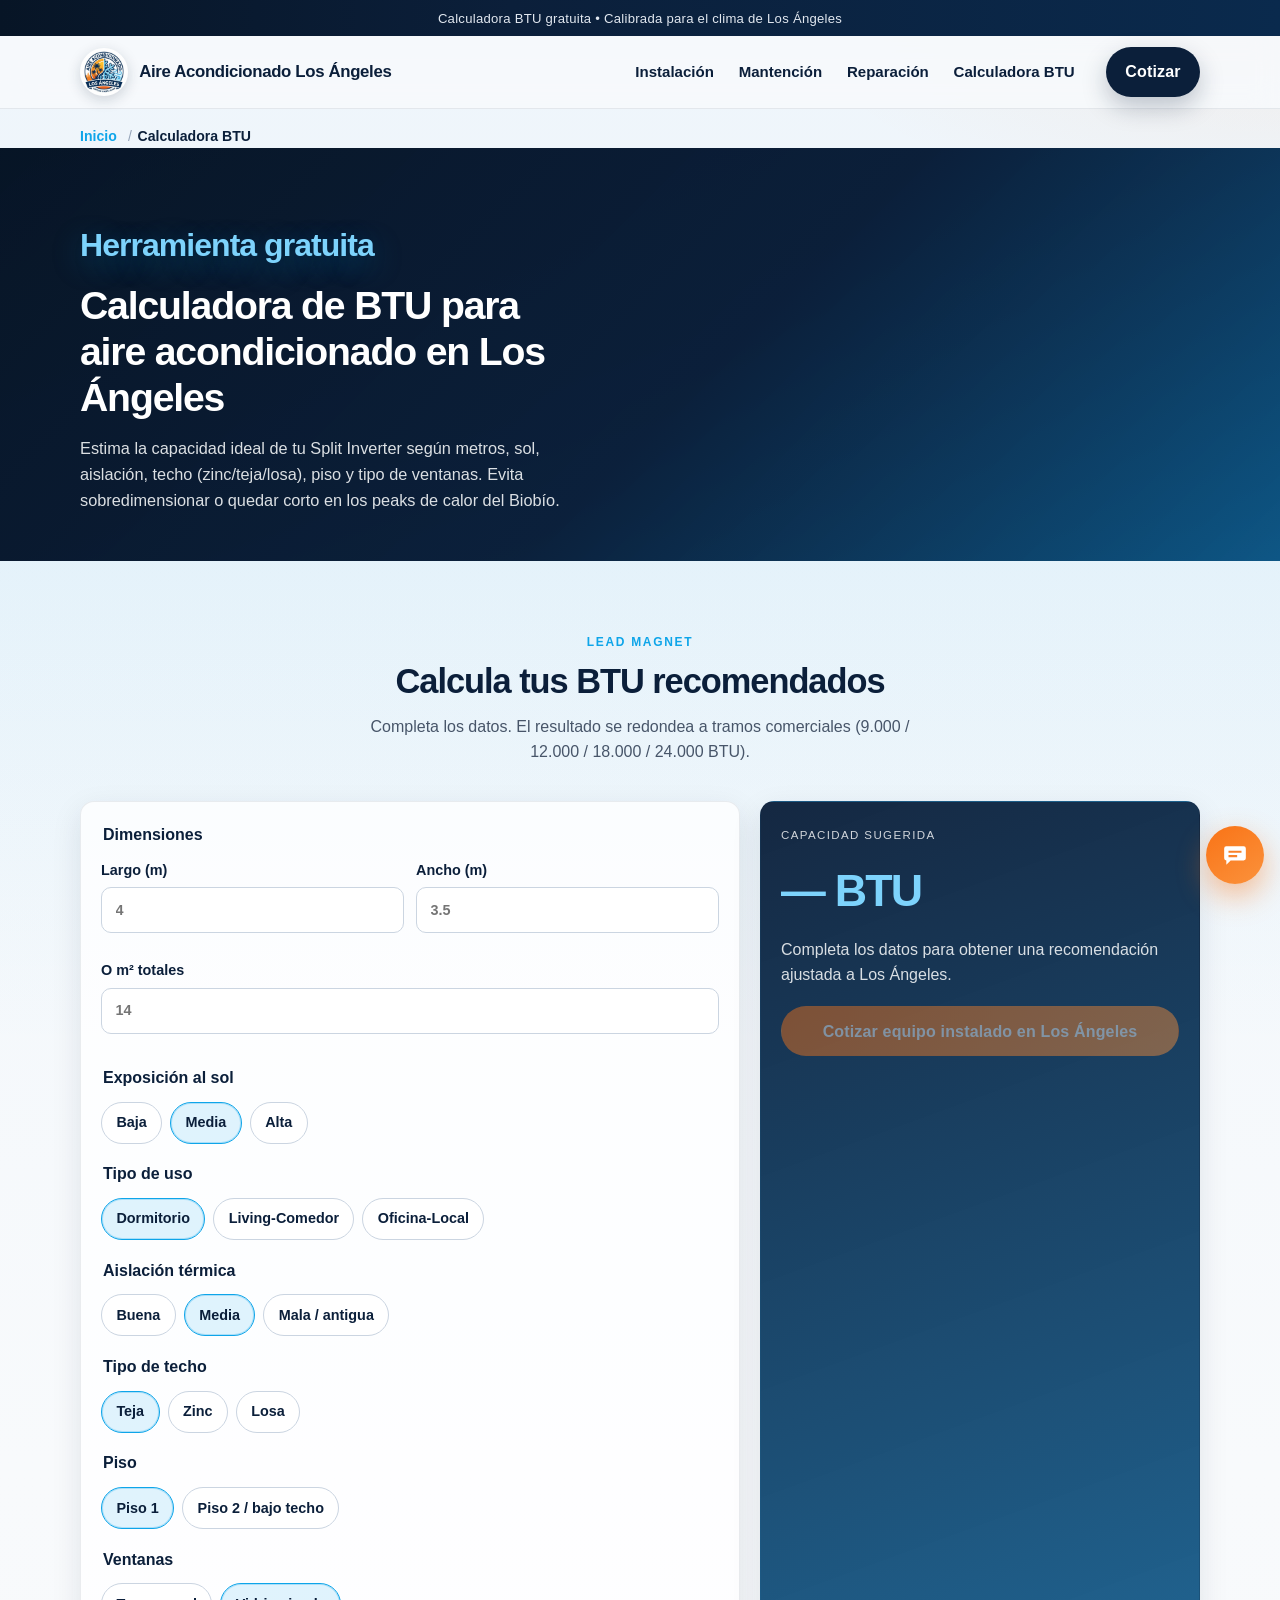
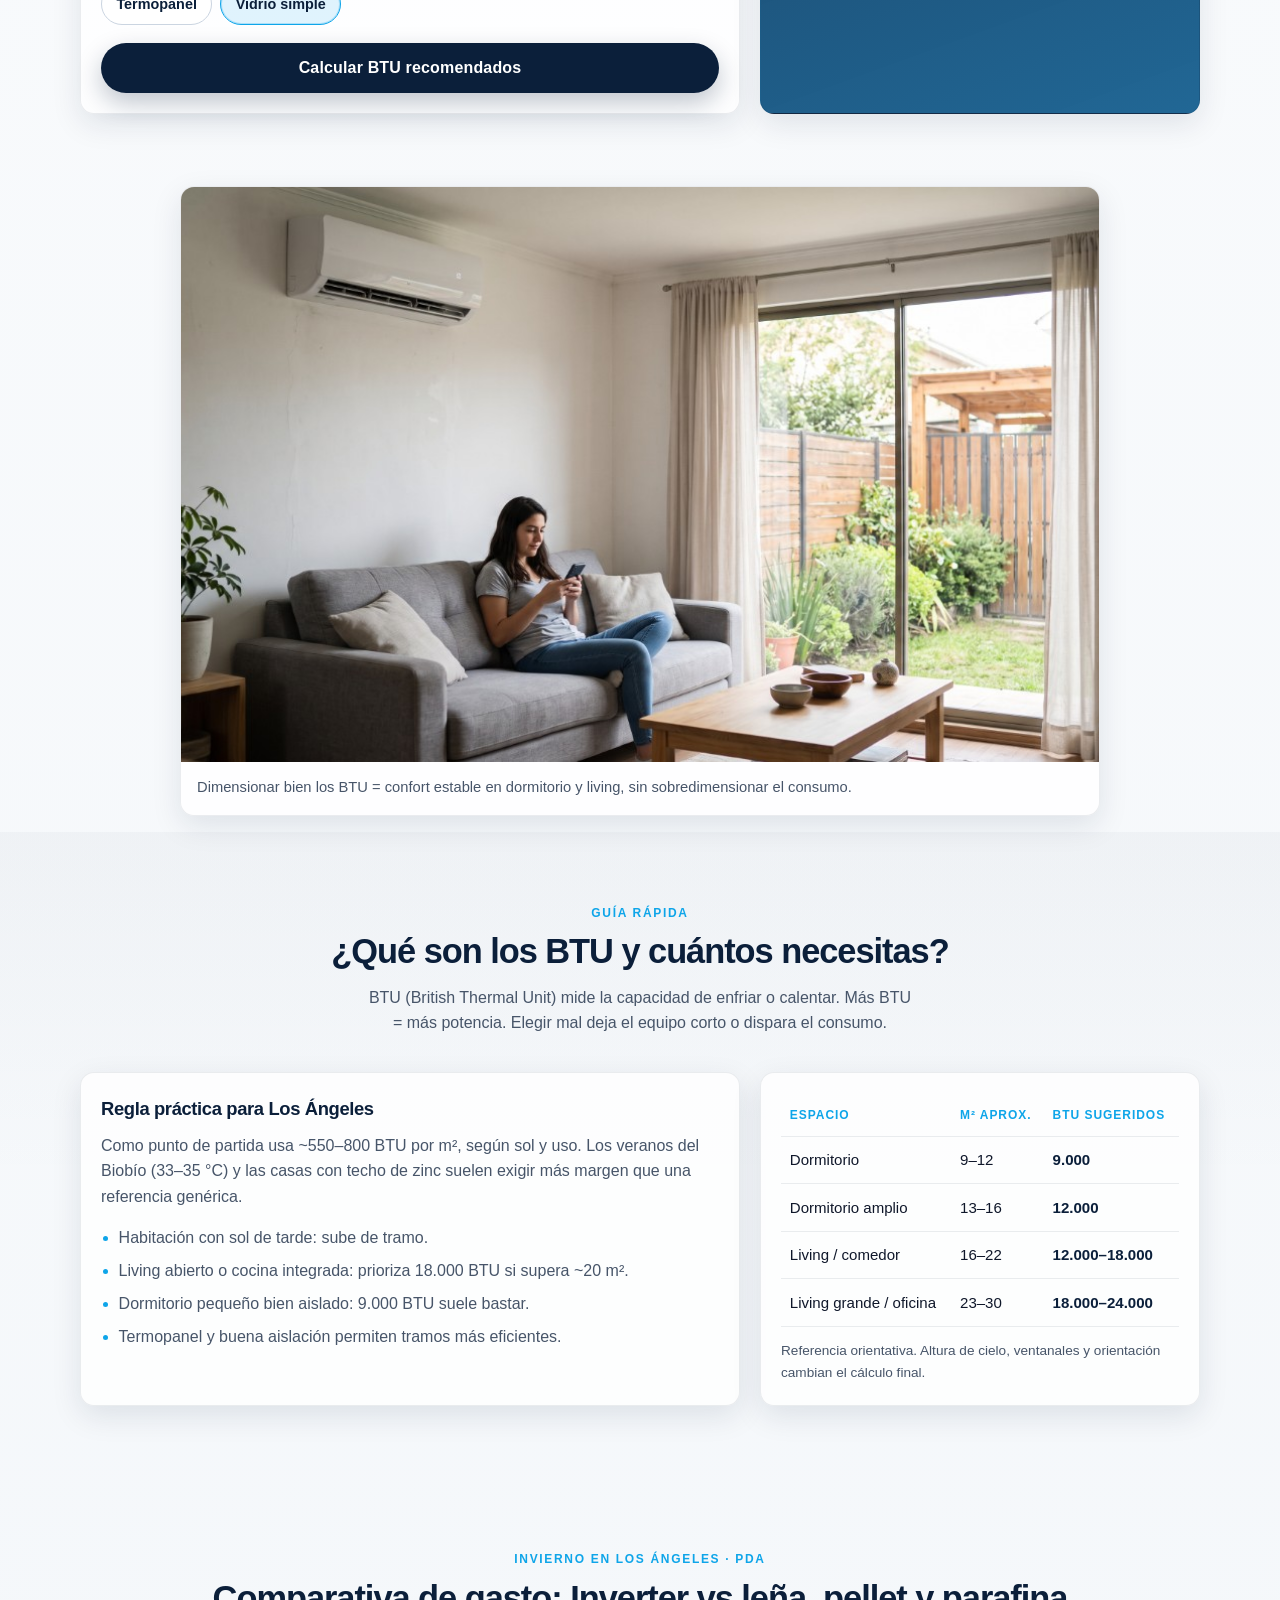
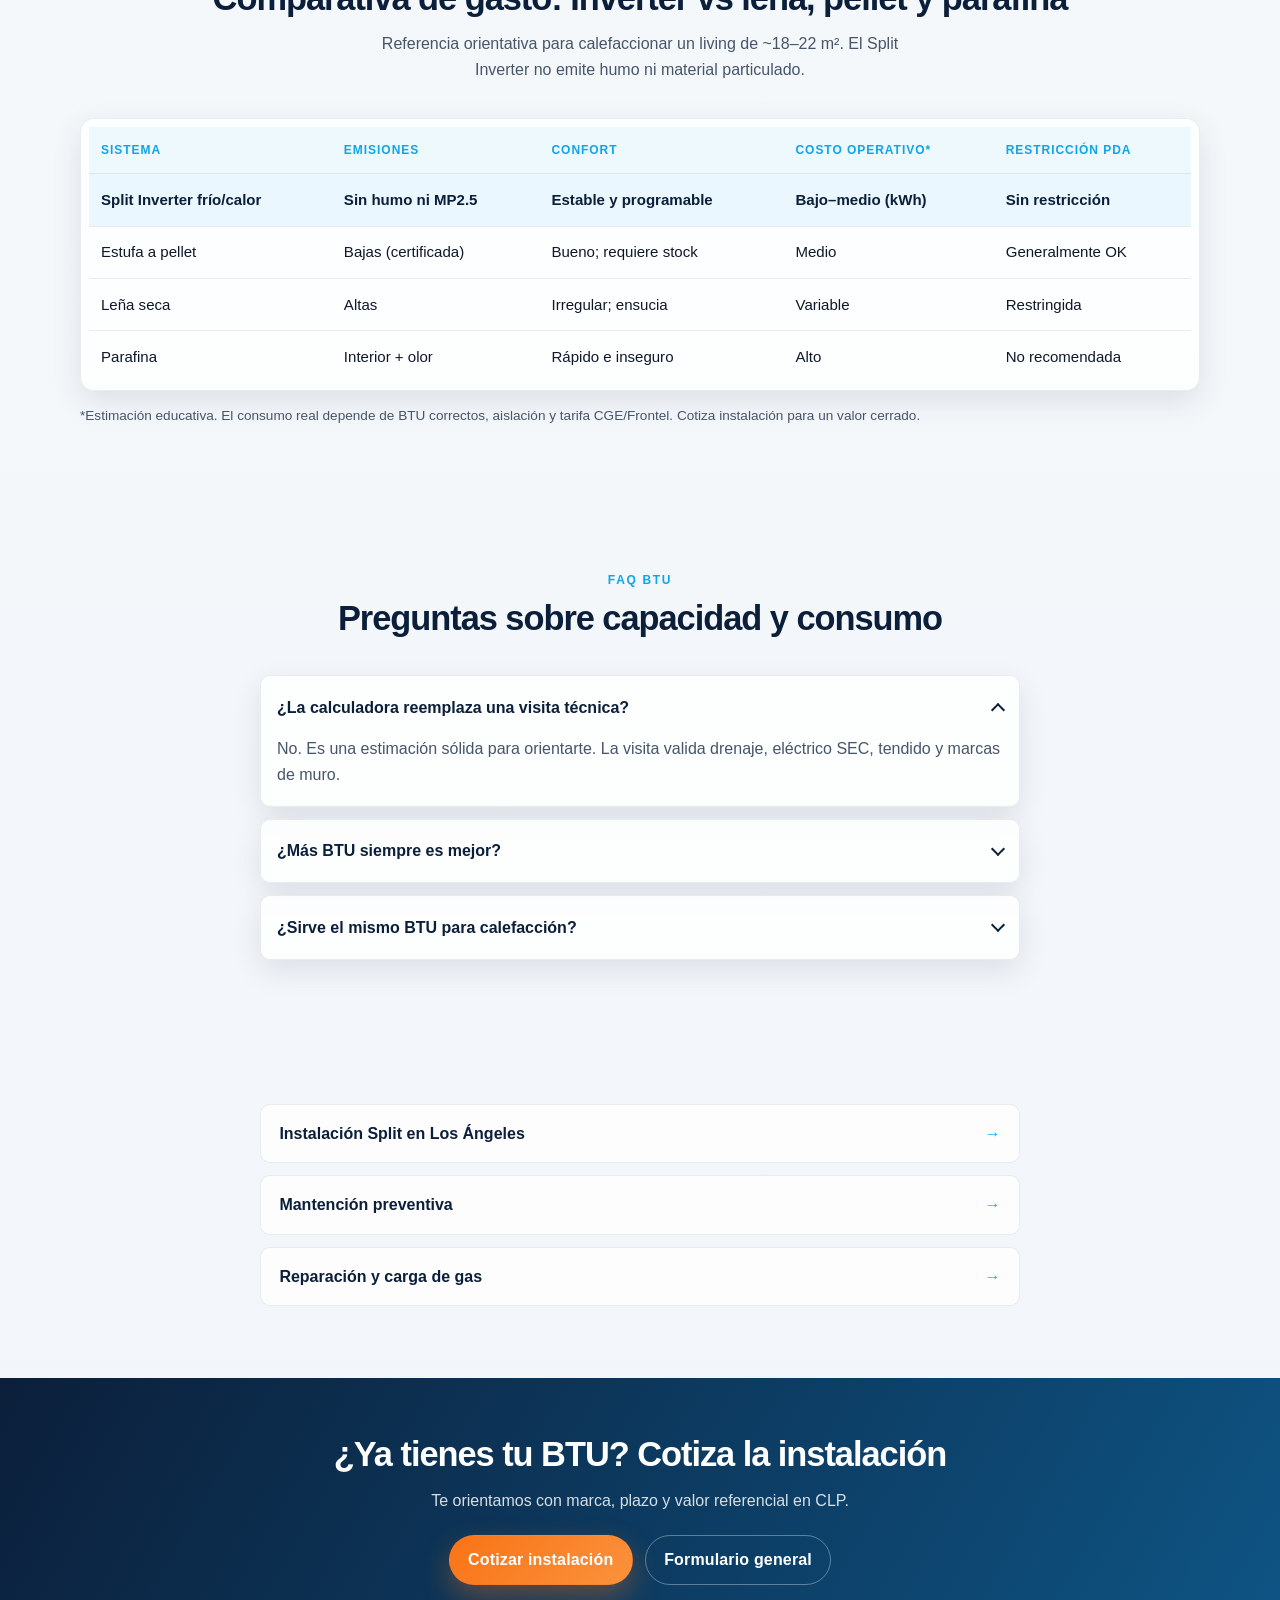
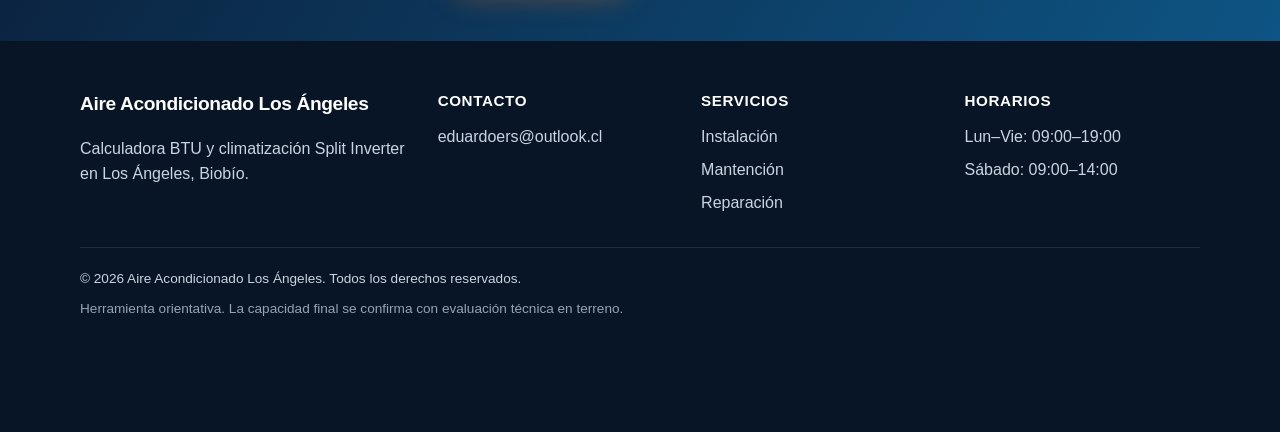
==== commit 5695ec29: "Add brand logo and real service photos across the Hub and Spoke pages. Replace placeholder SVG brand" ====
--- a/calculadora-btu-aire-acondicionado/index.html
+++ b/calculadora-btu-aire-acondicionado/index.html
@@ -1,4 +1,4 @@
-<!DOCTYPE html>
+﻿<!DOCTYPE html>
 <html lang="es-CL">
 <head>
   <meta charset="UTF-8">
@@ -13,8 +13,8 @@
   <meta property="og:url" content="https://climatizacionlosangeles.cl/calculadora-btu-aire-acondicionado/">
   <meta property="og:title" content="Calculadora BTU Aire Acondicionado Chile | Los Ángeles">
   <meta property="og:description" content="Estima cuántos BTU necesitas según m², sol, aislación y techo. Ajustada al clima de Los Ángeles, Biobío.">
-  <meta property="og:site_name" content="Clima Los Ángeles">
-  <meta property="og:image" content="https://climatizacionlosangeles.cl/img/og-clima-los-angeles.svg">
+  <meta property="og:site_name" content="Aire Acondicionado Los Ángeles">
+  <meta property="og:image" content="https://climatizacionlosangeles.cl/img/og-clima-los-angeles.jpg">
   <meta name="twitter:card" content="summary_large_image">
 
   <meta name="geo.region" content="CL-BI">
@@ -46,7 +46,7 @@
         "provider": {
           "@type": "HVACBusiness",
           "@id": "https://climatizacionlosangeles.cl/#business",
-          "name": "Clima Los Ángeles",
+          "name": "Aire Acondicionado Los Ángeles",
           "url": "https://climatizacionlosangeles.cl/"
         }
       },
@@ -110,9 +110,9 @@
 
   <header class="site-header">
     <div class="nav-wrap">
-      <a class="brand" href="/" aria-label="Clima Los Ángeles - Inicio">
-        <img class="brand-mark" src="../img/logo.svg" width="40" height="40" alt="" decoding="async">
-        <span class="brand-text" data-brand-name>Clima Los Ángeles</span>
+      <a class="brand" href="/" aria-label="Aire Acondicionado Los Ángeles - Inicio">
+        <img class="brand-mark" src="../img/logo-aire-acondicionado-los-angeles.jpg" width="48" height="48" alt="Logo Aire Acondicionado Los Ángeles - Servicio y Reparación" decoding="async">
+        <span class="brand-text" data-brand-name>Aire Acondicionado Los Ángeles</span>
       </a>
       <button class="nav-toggle" type="button" aria-expanded="false" aria-controls="nav-menu" aria-label="Abrir menú">
         <span></span><span></span><span></span>
@@ -243,6 +243,15 @@
             </button>
           </aside>
         </div>
+      </div>
+    </section>
+
+    <section class="media-band" style="padding-top:0;padding-bottom:1rem" aria-label="Confort residencial">
+      <div class="container">
+        <figure class="media-card" style="max-width:920px;margin-inline:auto">
+          <img src="../img/confort-hogar-split-los-angeles.jpg" width="920" height="575" alt="Living con aire acondicionado Split instalado — confort térmico en Los Ángeles" loading="lazy" decoding="async">
+          <figcaption>Dimensionar bien los BTU = confort estable en dormitorio y living, sin sobredimensionar el consumo.</figcaption>
+        </figure>
       </div>
     </section>
 
@@ -406,7 +415,7 @@
   <footer class="site-footer">
     <div class="container footer-grid">
       <div>
-        <p class="footer-brand" data-brand-name>Clima Los Ángeles</p>
+        <p class="footer-brand" data-brand-name>Aire Acondicionado Los Ángeles</p>
         <p>Calculadora BTU y climatización Split Inverter en Los Ángeles, Biobío.</p>
       </div>
       <div>
@@ -433,7 +442,7 @@
       </div>
     </div>
     <div class="footer-bottom">
-      <p>&copy; <span id="year"></span> <span data-brand-name>Clima Los Ángeles</span>. Todos los derechos reservados.</p>
+      <p>&copy; <span id="year"></span> <span data-brand-name>Aire Acondicionado Los Ángeles</span>. Todos los derechos reservados.</p>
       <p class="legal">Herramienta orientativa. La capacidad final se confirma con evaluación técnica en terreno.</p>
     </div>
   </footer>
--- a/css/styles.css
+++ b/css/styles.css
@@ -3,7 +3,7 @@
    Cambia solo las variables de marca para rebranding rápido
    ========================================================= */
 :root {
-  --brand-name: "Clima Los Ángeles";
+  --brand-name: "Aire Acondicionado Los Ángeles";
   --navy: #0B1F3A;
   --navy-2: #123055;
   --sky: #0EA5E9;
@@ -143,11 +143,12 @@
 
 .brand-mark {
   flex-shrink: 0;
-  width: 40px;
-  height: 40px;
+  width: 48px;
+  height: 48px;
   border-radius: 50%;
   object-fit: cover;
-  filter: drop-shadow(0 6px 12px rgba(14, 165, 233, 0.35));
+  background: #fff;
+  box-shadow: 0 4px 14px rgba(11, 31, 58, 0.18);
 }
 
 .nav-toggle {
@@ -405,6 +406,72 @@
   opacity: 0.95;
 }
 
+.hero-photo {
+  margin-top: 1.4rem;
+  border-radius: var(--radius);
+  overflow: hidden;
+  border: 1px solid rgba(248, 250, 252, 0.18);
+  box-shadow: 0 18px 40px rgba(0, 0, 0, 0.28);
+  aspect-ratio: 16 / 10;
+  max-width: 520px;
+}
+
+.hero-photo img {
+  width: 100%;
+  height: 100%;
+  object-fit: cover;
+}
+
+.media-band {
+  padding: 0 0 4rem;
+}
+
+.media-grid {
+  display: grid;
+  gap: 1rem;
+}
+
+.media-card {
+  margin: 0;
+  border-radius: var(--radius);
+  overflow: hidden;
+  background: rgba(255, 255, 255, 0.82);
+  border: 1px solid rgba(11, 31, 58, 0.08);
+  box-shadow: var(--shadow-soft);
+}
+
+.media-card img {
+  width: 100%;
+  aspect-ratio: 16 / 10;
+  object-fit: cover;
+}
+
+.media-card figcaption {
+  padding: 0.85rem 1rem 1rem;
+  font-size: 0.92rem;
+  color: var(--muted);
+}
+
+@media (min-width: 900px) {
+  .media-grid {
+    grid-template-columns: repeat(3, 1fr);
+  }
+}
+
+.page-hero-photo {
+  border-radius: var(--radius);
+  overflow: hidden;
+  border: 1px solid rgba(248, 250, 252, 0.2);
+  box-shadow: var(--shadow);
+  aspect-ratio: 4 / 3;
+}
+
+.page-hero-photo img {
+  width: 100%;
+  height: 100%;
+  object-fit: cover;
+}
+
 .air-wave {
   stroke-dasharray: 80;
   animation: waveFlow 3.2s linear infinite;
--- a/css/styles.css
+++ b/css/styles.css
@@ -3,7 +3,7 @@
    Cambia solo las variables de marca para rebranding rápido
    ========================================================= */
 :root {
-  --brand-name: "Clima Los Ángeles";
+  --brand-name: "Aire Acondicionado Los Ángeles";
   --navy: #0B1F3A;
   --navy-2: #123055;
   --sky: #0EA5E9;
@@ -143,11 +143,12 @@
 
 .brand-mark {
   flex-shrink: 0;
-  width: 40px;
-  height: 40px;
+  width: 48px;
+  height: 48px;
   border-radius: 50%;
   object-fit: cover;
-  filter: drop-shadow(0 6px 12px rgba(14, 165, 233, 0.35));
+  background: #fff;
+  box-shadow: 0 4px 14px rgba(11, 31, 58, 0.18);
 }
 
 .nav-toggle {
@@ -405,6 +406,72 @@
   opacity: 0.95;
 }
 
+.hero-photo {
+  margin-top: 1.4rem;
+  border-radius: var(--radius);
+  overflow: hidden;
+  border: 1px solid rgba(248, 250, 252, 0.18);
+  box-shadow: 0 18px 40px rgba(0, 0, 0, 0.28);
+  aspect-ratio: 16 / 10;
+  max-width: 520px;
+}
+
+.hero-photo img {
+  width: 100%;
+  height: 100%;
+  object-fit: cover;
+}
+
+.media-band {
+  padding: 0 0 4rem;
+}
+
+.media-grid {
+  display: grid;
+  gap: 1rem;
+}
+
+.media-card {
+  margin: 0;
+  border-radius: var(--radius);
+  overflow: hidden;
+  background: rgba(255, 255, 255, 0.82);
+  border: 1px solid rgba(11, 31, 58, 0.08);
+  box-shadow: var(--shadow-soft);
+}
+
+.media-card img {
+  width: 100%;
+  aspect-ratio: 16 / 10;
+  object-fit: cover;
+}
+
+.media-card figcaption {
+  padding: 0.85rem 1rem 1rem;
+  font-size: 0.92rem;
+  color: var(--muted);
+}
+
+@media (min-width: 900px) {
+  .media-grid {
+    grid-template-columns: repeat(3, 1fr);
+  }
+}
+
+.page-hero-photo {
+  border-radius: var(--radius);
+  overflow: hidden;
+  border: 1px solid rgba(248, 250, 252, 0.2);
+  box-shadow: var(--shadow);
+  aspect-ratio: 4 / 3;
+}
+
+.page-hero-photo img {
+  width: 100%;
+  height: 100%;
+  object-fit: cover;
+}
+
 .air-wave {
   stroke-dasharray: 80;
   animation: waveFlow 3.2s linear infinite;
